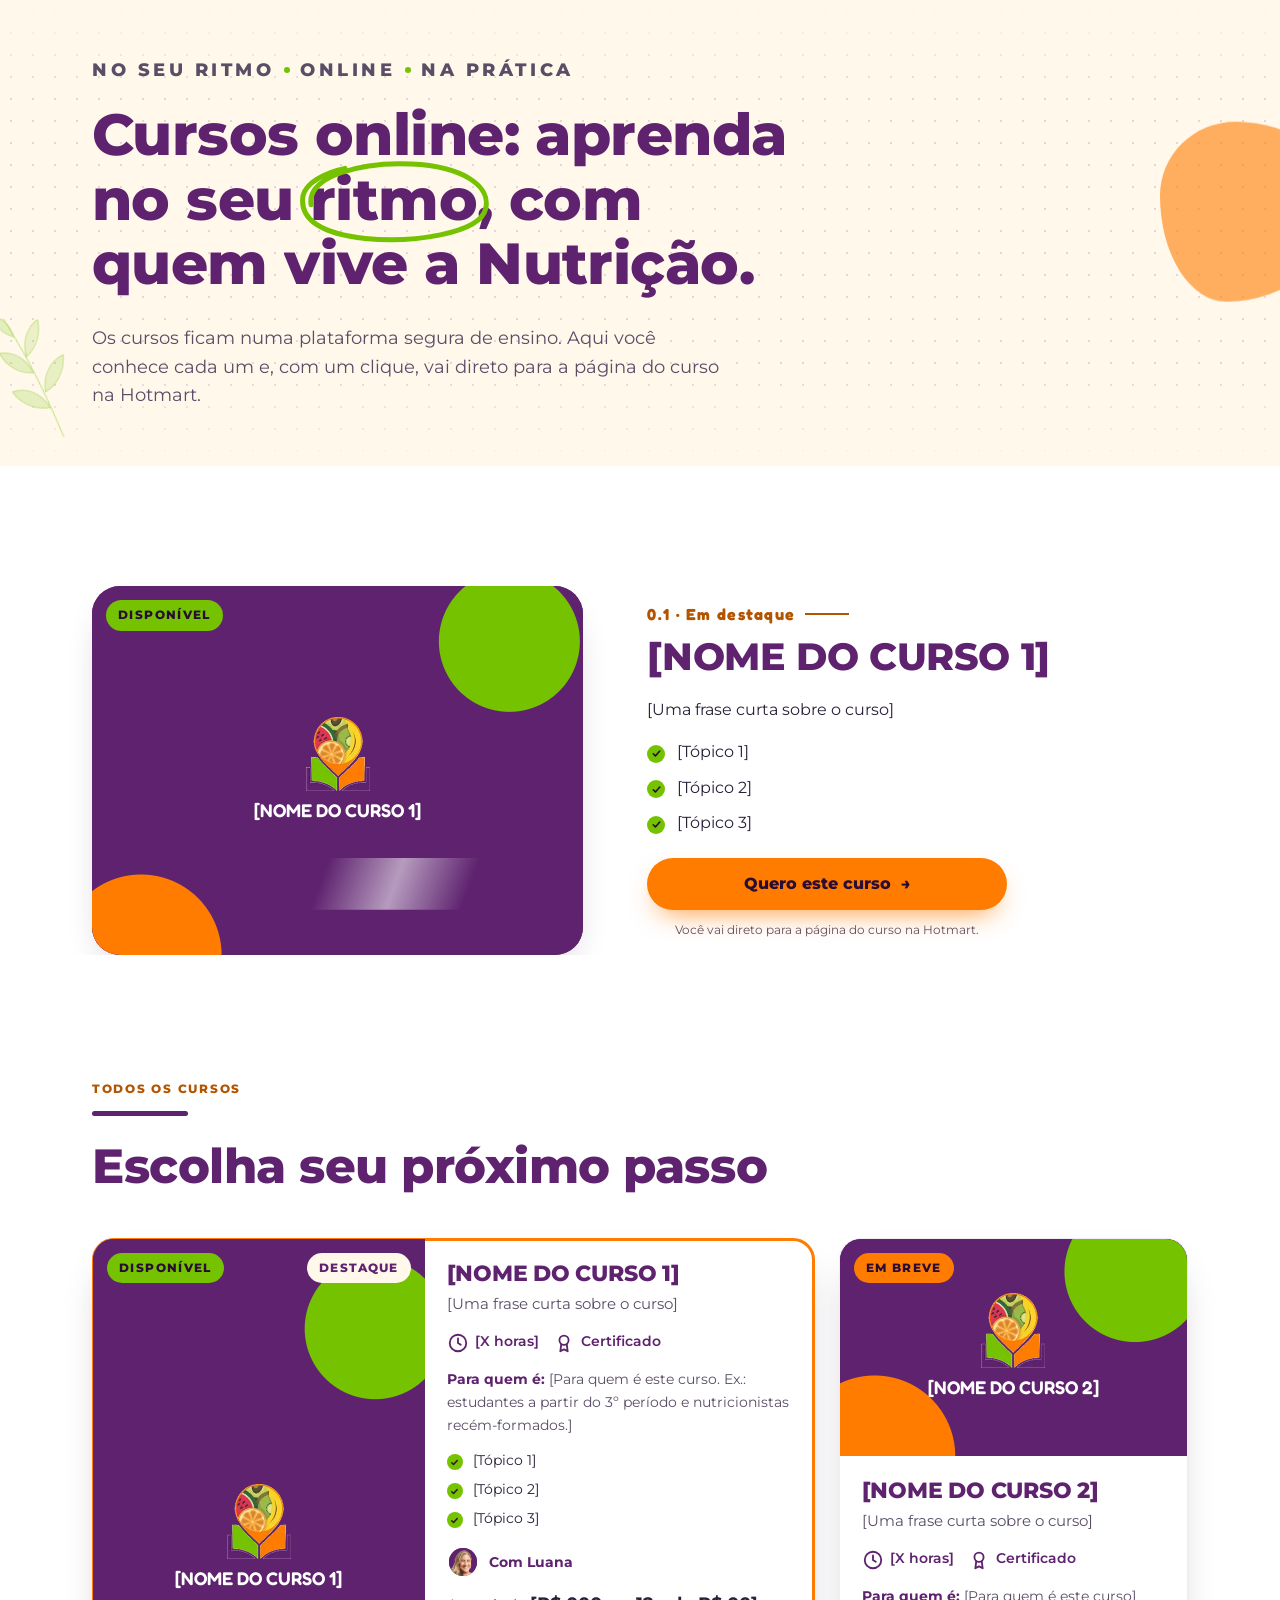
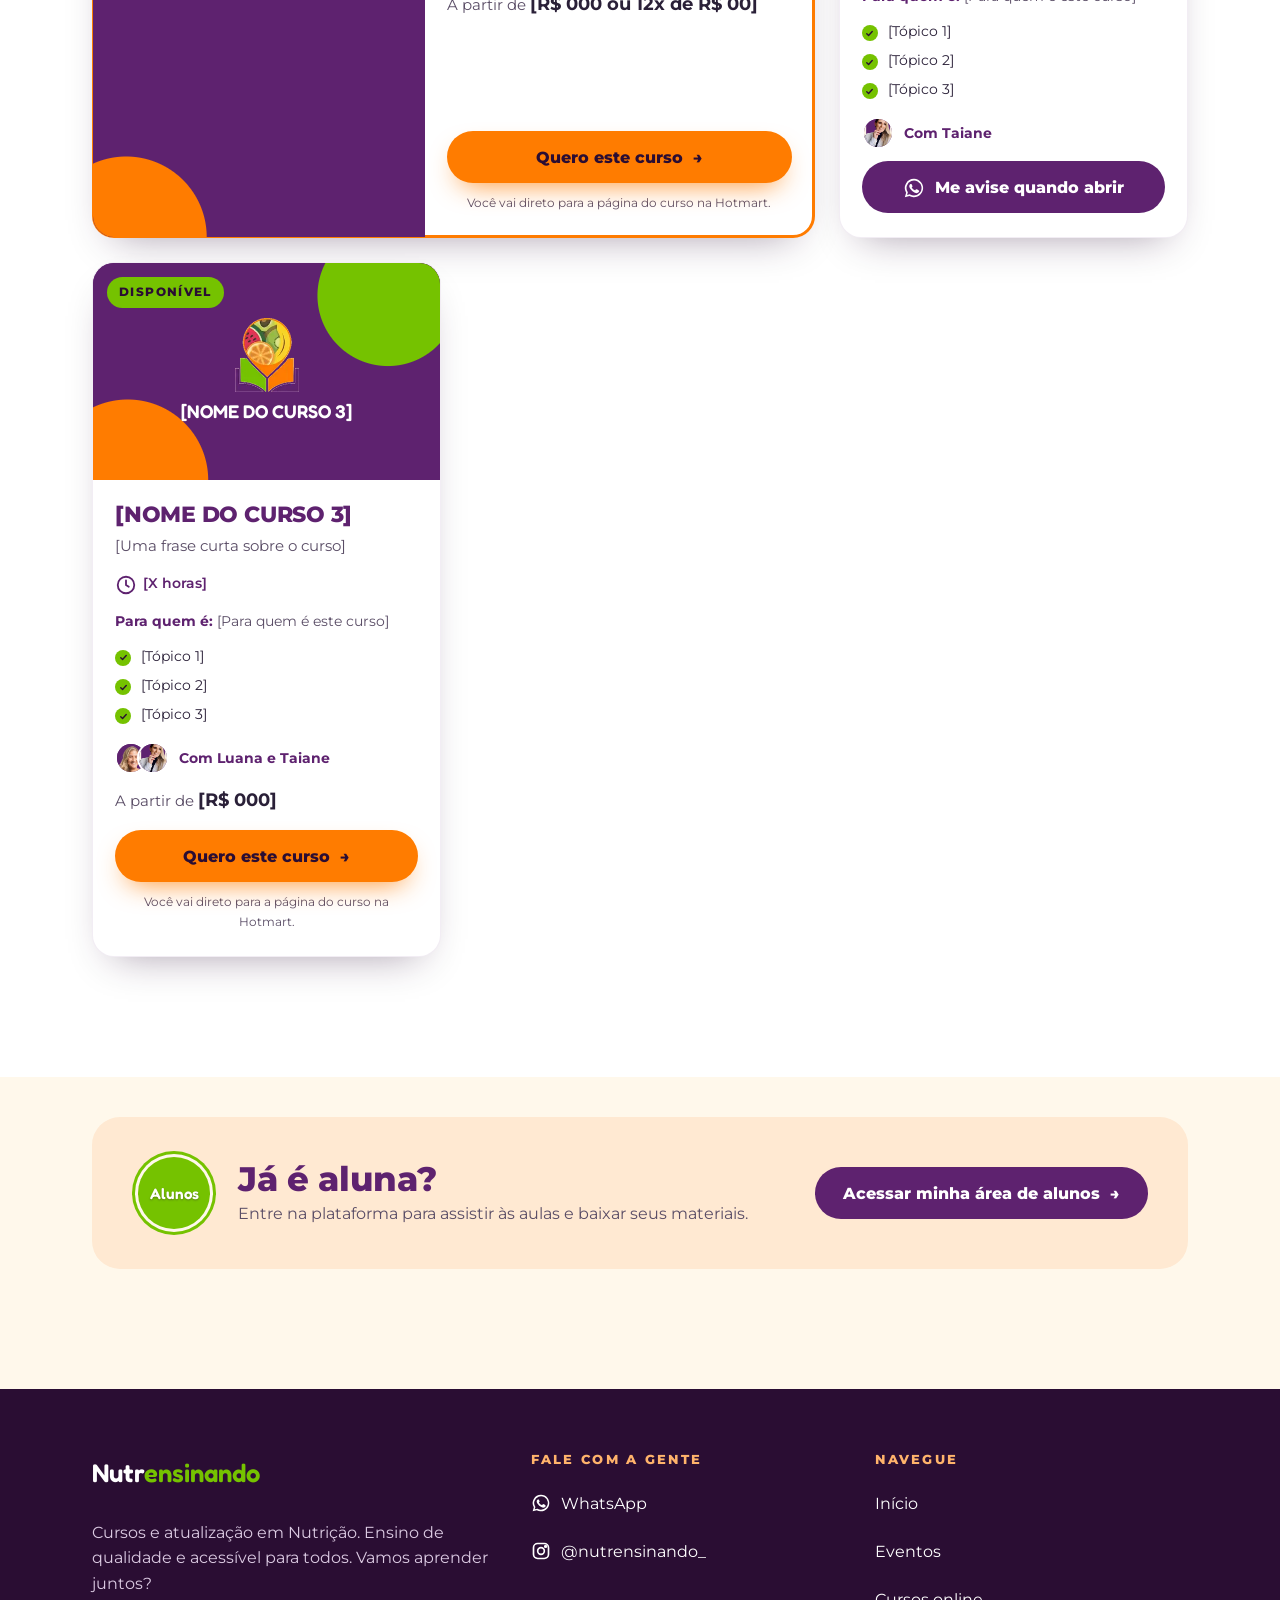
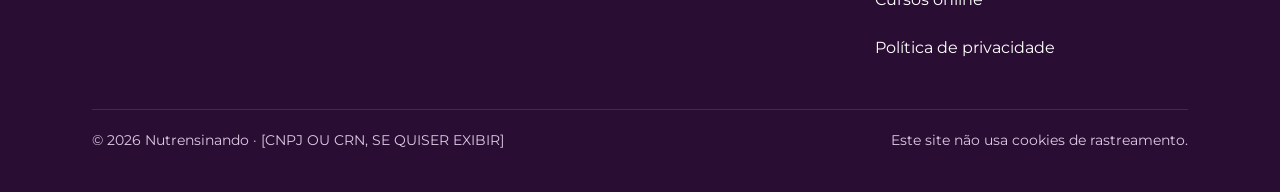
==== cursos.html @ e3777db1 "Corrige vírgula na lista de cursos Co-Authored-By: Claude Opus 5.5 <noreply@anthropic.com>" ====
<!doctype html>
<html lang="pt-BR" class="modo-sites">
<head>
  <meta charset="utf-8">
  <meta name="viewport" content="width=device-width, initial-scale=1, viewport-fit=cover">
  <title>Nutrensinando · Cursos e atualização em Nutrição</title>
  <meta name="description" content="Cursos e eventos de Nutrição com base científica e prática, para estudantes e nutricionistas. Com as nutricionistas Luana e Taiane. Vamos aprender juntos?">
  <meta name="theme-color" content="#5e226f">

  <link rel="preconnect" href="https://fonts.googleapis.com">
  <link rel="preconnect" href="https://fonts.gstatic.com" crossorigin>
  <link href="https://fonts.googleapis.com/css2?family=Fredoka:wght@500;600;700&family=Montserrat:wght@400;600;700;800&display=swap" rel="stylesheet">
  <style>/* =========================================================
   Nutrensinando — estilo do site
   Cores e fontes seguem o Manual da Marca:
   roxo #5e226f · laranja #ff7c00 · verde #75c200
   Montserrat (primária) · Fredoka no lugar da Typo Hoop (secundária)
   ========================================================= */

:root {
  /* Cores da marca */
  --roxo: #5e226f;
  --roxo-noite: #2a0d33;
  --roxo-claro: #efe4f3;
  --laranja: #ff7c00;
  --laranja-escuro: #b35400;   /* versão de texto: contraste AA no creme */
  --laranja-claro: #ffe9d2;
  --verde: #75c200;
  --verde-escuro: #477a00;     /* versão de texto: contraste AA no creme */
  --creme: #fff8eb;
  --branco: #ffffff;
  --tinta: #2a2038;            /* texto principal */
  --tinta-suave: #5a4d66;

  --fonte: "Montserrat", system-ui, -apple-system, "Segoe UI", sans-serif;
  --fonte-marca: "Fredoka", "Montserrat", system-ui, sans-serif;

  --raio: 22px;
  --sombra: 0 18px 40px -22px rgba(42, 13, 51, .45);
  --largura: 1160px;
  --topo: 124px; /* altura do menu fixo no celular */
}

@media (min-width: 900px) {
  :root { --topo: 76px; }
}

*, *::before, *::after { box-sizing: border-box; }

html {
  scroll-behavior: smooth;
  scroll-padding-top: calc(var(--topo) + 12px);
  -webkit-text-size-adjust: 100%;
}

body {
  margin: 0;
  font-family: var(--fonte);
  font-size: 1rem;
  line-height: 1.6;
  color: var(--tinta);
  background: var(--creme);
  overflow-x: hidden;
}

img { max-width: 100%; display: block; height: auto; }
a { color: var(--roxo); }
button { font: inherit; }

h1, h2, h3 {
  font-family: var(--fonte);
  font-weight: 800;
  line-height: 1.12;
  color: var(--roxo);
  margin: 0 0 .5em;
  letter-spacing: -.01em;
}
h1 { font-size: clamp(2.1rem, 7.6vw, 4.2rem); }
h2 { font-size: clamp(1.7rem, 5.4vw, 3rem); }
h3 { font-size: clamp(1.15rem, 3.4vw, 1.4rem); }
p { margin: 0 0 1em; }

.marca { font-family: var(--fonte-marca); font-weight: 600; }
.marca .nutr { color: var(--roxo); }
.marca .ensinando { color: var(--verde-escuro); }

/* Foco visível em laranja */
:focus-visible {
  outline: 3px solid var(--laranja);
  outline-offset: 3px;
  border-radius: 8px;
}

.pular {
  position: absolute; left: 12px; top: -60px; z-index: 100;
  background: var(--roxo); color: #fff; padding: 12px 18px; border-radius: 10px;
}
.pular:focus { top: 12px; }

.sr-only {
  position: absolute; width: 1px; height: 1px; padding: 0; margin: -1px;
  overflow: hidden; clip: rect(0 0 0 0); white-space: nowrap; border: 0;
}

.recipiente {
  width: 100%;
  max-width: var(--largura);
  margin: 0 auto;
  padding: 0 16px;
}
@media (min-width: 700px) { .recipiente { padding: 0 32px; } }

/* =========================================================
   Barra de progresso e menu do topo
   ========================================================= */
.progresso {
  position: fixed; inset: 0 0 auto 0; height: 4px; z-index: 60;
  background: linear-gradient(90deg, var(--roxo), var(--laranja), var(--verde));
  transform-origin: 0 50%;
  transform: scaleX(0);
}

.topo {
  position: fixed; inset: 0 0 auto 0; z-index: 50;
  transition: background .3s, box-shadow .3s, backdrop-filter .3s;
}
.topo.rolou {
  background: rgba(255, 248, 235, .82);
  -webkit-backdrop-filter: blur(14px) saturate(1.4);
  backdrop-filter: blur(14px) saturate(1.4);
  box-shadow: 0 6px 24px -18px rgba(42, 13, 51, .6);
}
.topo__linha {
  display: flex; align-items: center; justify-content: space-between;
  flex-wrap: wrap; gap: 6px 16px;
  padding-top: 10px; padding-bottom: 8px;
}
.logo {
  display: inline-flex; align-items: center; gap: 8px;
  text-decoration: none; min-height: 44px;
}
.logo img { width: 34px; height: auto; }
.logo .marca { font-size: 1.35rem; line-height: 1; }
.logo small {
  display: block; font-family: var(--fonte); font-size: .52rem; font-weight: 700;
  letter-spacing: .08em; color: var(--laranja-escuro); margin-top: 2px;
}

.abas {
  order: 3; width: 100%;
  display: flex; gap: 4px;
  background: rgba(94, 34, 111, .08);
  padding: 4px; border-radius: 999px;
}
.aba {
  flex: 1;
  min-height: 44px; padding: 8px 14px;
  border: 0; border-radius: 999px; cursor: pointer;
  background: transparent; color: var(--roxo);
  font-weight: 700; font-size: .95rem;
  transition: background .25s, color .25s;
}
.aba:hover { background: rgba(94, 34, 111, .1); }
.aba[aria-selected="true"] { background: var(--roxo); color: #fff; }

.topo .topo__cta { display: none; }

@media (min-width: 900px) {
  .abas { order: 0; width: auto; }
  .aba { flex: none; padding: 8px 20px; }
  .topo .topo__cta { display: inline-flex; }
}

/* =========================================================
   Botões
   ========================================================= */
.botao {
  position: relative; overflow: hidden; isolation: isolate;
  display: inline-flex; align-items: center; justify-content: center; gap: 10px;
  min-height: 52px; padding: 14px 28px;
  border: 0; border-radius: 999px; cursor: pointer;
  font-weight: 800; font-size: 1rem; text-decoration: none; text-align: center;
  line-height: 1.2;
  transition: transform .2s, box-shadow .2s, background .2s;
}
.botao:hover { transform: translateY(-2px); }
.botao:active { transform: translateY(0); }

/* Principal: laranja com texto roxo-noite (contraste AA) */
.botao--principal {
  background: var(--laranja); color: var(--roxo-noite);
  box-shadow: 0 12px 28px -12px rgba(255, 124, 0, .9);
}
.botao--principal:hover { background: #ff8f24; }

/* Brilho suave que passa */
.botao--principal::after {
  content: ""; position: absolute; inset: 0; z-index: -1;
  background: linear-gradient(110deg, transparent 30%, rgba(255, 255, 255, .55) 50%, transparent 70%);
  transform: translateX(-120%);
  animation: brilho 4.2s ease-in-out infinite;
}
@keyframes brilho {
  0%, 55% { transform: translateX(-120%); }
  80%, 100% { transform: translateX(120%); }
}

/* Halo pulsando */
.botao--halo::before {
  content: ""; position: absolute; inset: 0; z-index: -2; border-radius: inherit;
  box-shadow: 0 0 0 0 rgba(255, 124, 0, .55);
  animation: halo 2.6s ease-out infinite;
}
.botao--halo { overflow: visible; }
.botao--halo::after { border-radius: 999px; overflow: hidden; clip-path: inset(0 round 999px); }
@keyframes halo {
  0% { box-shadow: 0 0 0 0 rgba(255, 124, 0, .5); }
  70%, 100% { box-shadow: 0 0 0 16px rgba(255, 124, 0, 0); }
}

.botao--contorno {
  background: transparent; color: var(--roxo);
  box-shadow: inset 0 0 0 2px var(--roxo);
}
.botao--contorno:hover { background: var(--roxo); color: #fff; }
.botao--roxo { background: var(--roxo); color: #fff; }
.botao--roxo:hover { background: #4a1958; }
.botao--claro { background: var(--creme); color: var(--roxo); }
.botao--pequeno { min-height: 44px; padding: 10px 20px; font-size: .92rem; }
.botao[disabled], .botao[aria-disabled="true"] { opacity: .55; cursor: not-allowed; transform: none; }

.botao .seta { transition: transform .2s; }
.botao:hover .seta { transform: translateX(4px); }

.acoes { display: flex; flex-wrap: wrap; gap: 12px; align-items: center; }
.acao-secao { margin-top: 40px; display: flex; justify-content: center; }

/* Botão flutuante no celular */
.cta-flutuante {
  position: fixed; left: 16px; right: 16px; bottom: 14px; z-index: 40;
  transform: translateY(140%); transition: transform .35s ease;
}
.cta-flutuante.visivel { transform: translateY(0); }
.cta-flutuante .botao { width: 100%; }
@media (min-width: 900px) { .cta-flutuante { display: none; } }

/* =========================================================
   Seções e fundos
   ========================================================= */
[hidden] { display: none !important; }

.secao {
  position: relative;
  padding: 80px 0;
  overflow: hidden;
}
@media (min-width: 900px) { .secao { padding: 120px 0; } }

.fundo-creme { background: var(--creme); }
.fundo-branco { background: var(--branco); }
.fundo-laranja { background: var(--laranja-claro); }
.fundo-noite { background: var(--roxo-noite); color: #f3e9f6; }
.fundo-noite h2, .fundo-noite h3 { color: #fff; }
.fundo-noite a:not(.botao) { color: #ffc58f; }

/* Pontilhado roxo bem suave */
.pontilhado::before {
  content: ""; position: absolute; inset: 0; pointer-events: none;
  background-image: radial-gradient(rgba(94, 34, 111, .16) 1.2px, transparent 1.3px);
  background-size: 22px 22px;
  -webkit-mask-image: linear-gradient(180deg, transparent, #000 20%, #000 80%, transparent);
  mask-image: linear-gradient(180deg, transparent, #000 20%, #000 80%, transparent);
}
.fundo-noite.pontilhado::before {
  background-image: radial-gradient(rgba(183, 155, 224, .18) 1.2px, transparent 1.3px);
}

.secao > .recipiente { position: relative; z-index: 2; }

/* Selo / rótulo pequeno */
.selo {
  display: inline-flex; flex-wrap: wrap; align-items: center; gap: 4px 10px;
  font-size: .74rem; font-weight: 800; letter-spacing: .2em; text-transform: uppercase;
  color: var(--laranja-escuro);
  margin-bottom: 18px;
}
@media (max-width: 699px) { .selo { letter-spacing: .12em; font-size: .7rem; } }
.selo .ponto { width: 6px; height: 6px; border-radius: 50%; background: var(--verde); }
.fundo-noite .selo { color: #ffb36b; }

.rotulo {
  display: inline-block;
  font-size: .78rem; font-weight: 800; letter-spacing: .14em; text-transform: uppercase;
  color: var(--laranja-escuro);
  margin-bottom: 12px;
}
.fundo-noite .rotulo { color: #ffb36b; }

.cabeca { max-width: 760px; margin-bottom: 44px; }
.cabeca--centro { margin-left: auto; margin-right: auto; text-align: center; }
.cabeca p { font-size: 1.08rem; color: var(--tinta-suave); }
.fundo-noite .cabeca p { color: #dccbe3; }

/* Divisor roxo que cresce */
.divisor {
  display: block; width: 96px; height: 5px; border-radius: 5px;
  background: var(--roxo); margin: 0 0 24px;
  transform-origin: 0 50%;
}
.cabeca--centro .divisor { margin-left: auto; margin-right: auto; transform-origin: 50% 50%; }
.fundo-noite .divisor { background: var(--verde); }

/* Folhas e manchas decorativas */
.deco { position: absolute; pointer-events: none; z-index: 1; will-change: transform; }
.mancha { border-radius: 42% 58% 63% 37% / 41% 44% 56% 59%; filter: blur(0); opacity: .9; }
.mancha--verde { background: var(--verde); }
.mancha--laranja { background: var(--laranja); }
.mancha--roxa { background: #b79be0; opacity: .35; }
.folha { color: var(--verde); opacity: .55; }
.folha svg { width: 100%; height: auto; aspect-ratio: 200 / 260; }
@media (max-width: 699px) {
  .abertura .mancha--verde { width: 150px !important; height: 150px !important; right: -95px !important; top: 150px !important; }
}

/* =========================================================
   Efeitos que surgem com a rolagem
   ========================================================= */
.js [data-surgir] {
  opacity: 0; transform: translateY(28px);
  transition: opacity .8s ease, transform .8s cubic-bezier(.2, .7, .2, 1);
}
.js [data-surgir].visivel { opacity: 1; transform: none; }

/* Palavras subindo uma a uma */
.js [data-palavras] .pal {
  display: inline-block; overflow: hidden; vertical-align: top;
  padding-bottom: .08em; margin-bottom: -.08em;
}
.js [data-palavras] .pal > span {
  display: inline-block; transform: translateY(105%);
  transition: transform .8s cubic-bezier(.2, .75, .2, 1);
  transition-delay: calc(var(--i) * 70ms);
}
.js [data-palavras].visivel .pal > span { transform: none; }

/* Divisor */
.js .divisor { transform: scaleX(0); transition: transform 1s cubic-bezier(.2, .7, .2, 1) .2s; }
.js .divisor.visivel { transform: scaleX(1); }

/* Cartões em sequência */
.js [data-sequencia] > * {
  opacity: 0; transform: translateY(36px);
  transition: opacity .7s ease, transform .7s cubic-bezier(.2, .7, .2, 1);
  transition-delay: calc(var(--i, 0) * 120ms);
}
.js [data-sequencia].visivel > * { opacity: 1; transform: none; }

/* Círculo verde à mão */
.destaque-circulo {
  position: relative; display: inline-block; white-space: nowrap;
  color: var(--roxo);
}
.destaque-circulo svg {
  position: absolute; left: -10%; top: -18%; width: 120%; height: 140%;
  overflow: visible; pointer-events: none;
}
.destaque-circulo path {
  fill: none; stroke: var(--verde); stroke-width: 5; stroke-linecap: round;
  vector-effect: non-scaling-stroke;
  stroke-dasharray: 1; stroke-dashoffset: 0;
}
.js .destaque-circulo path { stroke-dashoffset: 1; transition: stroke-dashoffset 1.3s cubic-bezier(.6, .1, .2, 1) .7s; }
.js .visivel .destaque-circulo path, .js .destaque-circulo.visivel path { stroke-dashoffset: 0; }

/* Texto que acende */
.acende { font-size: clamp(1.45rem, 4.6vw, 2.6rem); line-height: 1.32; font-weight: 700; color: #fff; }
.js .acende .p { opacity: .18; transition: opacity .25s linear, color .25s linear; }
.js .acende .p.acesa { opacity: 1; }
.acende strong { color: #ffb36b; font-weight: 800; }
.acende .verde { color: #a6e04c; }

/* =========================================================
   Abertura (hero)
   ========================================================= */
.abertura {
  padding: calc(var(--topo) + 40px) 0 72px;
  min-height: 100svh;
  display: flex; align-items: center;
}
.abertura__grade {
  display: grid; gap: 44px; align-items: center;
}
@media (min-width: 900px) {
  .abertura { padding-top: calc(var(--topo) + 60px); }
  .abertura__grade { grid-template-columns: 1.15fr .85fr; }
}
.abertura h1 { margin-bottom: 20px; }
.abertura__sub { font-size: clamp(1.05rem, 2.6vw, 1.25rem); color: var(--tinta-suave); max-width: 34em; margin-bottom: 30px; }
.abertura .botao--principal { font-size: 1.08rem; min-height: 58px; padding: 16px 32px; }

.abertura__fotos {
  position: relative; width: min(100%, 440px); margin: 0 auto;
  aspect-ratio: 1 / 1.02;
}
.abertura__fotos figure {
  position: absolute; margin: 0; overflow: hidden;
  border-radius: 200px 200px 28px 28px;
  box-shadow: var(--sombra);
  border: 5px solid var(--branco);
}
.abertura__fotos figure img { width: 100%; height: 100%; object-fit: cover; }
.abertura__fotos .f1 { left: 0; top: 4%; width: 54%; aspect-ratio: 4 / 5; background: var(--roxo); }
.abertura__fotos .f2 { right: 0; top: 22%; width: 54%; aspect-ratio: 4 / 5; background: var(--roxo); }
.abertura__fotos .simbolo {
  position: absolute; left: 50%; bottom: 0; transform: translateX(-50%);
  width: 92px; height: 92px; border-radius: 50%;
  background: var(--branco); display: grid; place-items: center;
  box-shadow: var(--sombra); z-index: 3;
}
.abertura__fotos .simbolo img { width: 58px; }
.abertura__fotos .etiqueta {
  position: absolute; z-index: 3; background: var(--branco);
  padding: 8px 14px; border-radius: 999px; font-size: .8rem; font-weight: 700;
  color: var(--roxo); box-shadow: var(--sombra);
}
.etiqueta--1 { left: -2%; bottom: 18%; }
.etiqueta--2 { right: -2%; top: 8%; }
.etiqueta i { font-style: normal; color: var(--verde-escuro); }

.rolar-dica {
  margin-top: 36px; display: inline-flex; align-items: center; gap: 10px;
  font-size: .72rem; letter-spacing: .2em; font-weight: 700; color: var(--tinta-suave); text-transform: uppercase;
}
.rolar-dica span {
  width: 22px; height: 34px; border: 2px solid currentColor; border-radius: 12px; position: relative;
}
.rolar-dica span::after {
  content: ""; position: absolute; left: 50%; top: 6px; width: 4px; height: 7px; margin-left: -2px;
  border-radius: 2px; background: var(--laranja); animation: rolar 1.8s ease-in-out infinite;
}
@keyframes rolar { 0% { transform: translateY(0); opacity: 1; } 80%, 100% { transform: translateY(12px); opacity: 0; } }

/* =========================================================
   Faixas inclinadas correndo de lado
   ========================================================= */
.faixas {
  position: relative; height: 150px; overflow: hidden;
  background: var(--creme); z-index: 3;
  margin: -30px 0 -20px;
}
.faixa {
  position: absolute; left: -5%; width: 110%;
  padding: 14px 0; overflow: hidden;
  box-shadow: 0 10px 30px -16px rgba(42, 13, 51, .5);
}
.faixa--roxa { top: 34px; background: var(--roxo); color: #fff; transform: rotate(-3deg); z-index: 2; }
.faixa--verde { top: 50px; background: var(--verde); color: var(--roxo-noite); transform: rotate(2.6deg); }
.faixa__trilho {
  display: flex; width: max-content;
  animation: correr 34s linear infinite;
}
.faixa--verde .faixa__trilho { animation-direction: reverse; animation-duration: 40s; }
.faixa__trilho span {
  display: inline-flex; align-items: center; gap: 22px; padding-right: 22px;
  font-family: var(--fonte-marca); font-weight: 600; font-size: 1.15rem; white-space: nowrap;
  text-transform: uppercase; letter-spacing: .06em;
}
.faixa__trilho span::after { content: "✦"; color: var(--laranja); font-size: .9em; }
.faixa--verde .faixa__trilho span::after { color: var(--roxo); }
@keyframes correr { to { transform: translateX(-50%); } }

/* =========================================================
   Cartões numerados com número vazado
   ========================================================= */
.numerados {
  display: grid; gap: 20px;
}
@media (min-width: 760px) { .numerados { grid-template-columns: repeat(3, 1fr); } }
.cartao-num {
  position: relative; background: var(--branco);
  border-radius: var(--raio); padding: 28px 24px 26px;
  box-shadow: var(--sombra);
  border: 1px solid rgba(94, 34, 111, .08);
  transition: transform .3s, box-shadow .3s;
}
.cartao-num:hover { transform: translateY(-6px); }
.fundo-branco .cartao-num { background: var(--creme); }
.cartao-num__numero {
  display: block; font-family: var(--fonte-marca); font-weight: 700;
  font-size: 4.6rem; line-height: 1; margin-bottom: 14px;
  color: transparent; -webkit-text-stroke: 2px var(--laranja);
}
.cartao-num:nth-child(2) .cartao-num__numero { -webkit-text-stroke-color: var(--roxo); }
.cartao-num:nth-child(3) .cartao-num__numero { -webkit-text-stroke-color: var(--verde); }
.cartao-num h3 { margin-bottom: 10px; }
.cartao-num p { color: var(--tinta-suave); margin: 0; }
.cartao-num .rotulo { font-size: .7rem; }

/* =========================================================
   Antes × depois
   ========================================================= */
.comparar { display: grid; gap: 18px; }
@media (min-width: 820px) { .comparar { grid-template-columns: 1fr auto 1fr; align-items: stretch; } }
.comparar__col {
  border-radius: var(--raio); padding: 28px 24px;
}
.comparar__col h3 { font-size: .85rem; letter-spacing: .2em; text-transform: uppercase; margin-bottom: 18px; }
.comparar__col ul { list-style: none; margin: 0; padding: 0; display: grid; gap: 16px; }
.comparar__col li { display: grid; grid-template-columns: 26px 1fr; gap: 10px; }
.comparar__col li strong { display: block; }
.comparar__col li small { display: block; font-size: .9rem; opacity: .85; line-height: 1.45; }
.comparar__sem { background: rgba(255, 255, 255, .06); border: 1px dashed rgba(255, 255, 255, .25); }
.comparar__sem h3 { color: #dccbe3; }
.comparar__sem .ic { color: #c9a9d4; }
.comparar__com { background: var(--creme); color: var(--tinta); }
.comparar__com h3 { color: var(--verde-escuro); }
.comparar__com .ic { color: var(--verde-escuro); }
.comparar__vs {
  align-self: center; justify-self: center;
  font-family: var(--fonte-marca); font-weight: 700; font-size: 1.4rem;
  width: 64px; height: 64px; border-radius: 50%; display: grid; place-items: center;
  background: var(--laranja); color: var(--roxo-noite);
}
.ic { width: 22px; height: 22px; margin-top: 2px; }

/* Frase de efeito em letras grandes */
.frase-efeito {
  font-size: clamp(1.9rem, 6.4vw, 4.4rem); line-height: 1.1; font-weight: 800;
  color: var(--roxo); max-width: 18ch; margin: 0 auto; text-align: center;
}
.frase-efeito em { font-style: normal; color: var(--laranja-escuro); }

/* =========================================================
   Blocos alternados de imagem e texto
   ========================================================= */
.alternado {
  display: grid; gap: 28px; align-items: center;
  margin-bottom: 72px;
}
.alternado:last-child { margin-bottom: 0; }
@media (min-width: 860px) {
  .alternado { grid-template-columns: 1fr 1.1fr; gap: 64px; margin-bottom: 110px; }
  .alternado:nth-of-type(even) .alternado__img { order: 2; }
}
.alternado__img {
  position: relative; border-radius: 28px; overflow: hidden;
  aspect-ratio: 4 / 5; max-width: 460px; width: 100%;
  background: var(--roxo); box-shadow: var(--sombra);
}
@media (min-width: 860px) { .alternado:nth-of-type(even) .alternado__img { justify-self: end; } }
.alternado__img img { width: 100%; height: 100%; object-fit: cover; }
.alternado__img::after {
  content: ""; position: absolute; inset: auto -30px -30px auto; width: 120px; height: 120px;
  border-radius: 50%; background: var(--verde); opacity: .85; z-index: -1;
}
.num-pequeno {
  font-family: var(--fonte-marca); font-weight: 700; color: var(--laranja-escuro);
  font-size: 1rem; letter-spacing: .08em; display: inline-flex; gap: 10px; align-items: center; margin-bottom: 8px;
}
.num-pequeno::after { content: ""; width: 44px; height: 2px; background: currentColor; }
.alternado h3 { font-size: clamp(1.6rem, 4.6vw, 2.4rem); }
.lista-check { list-style: none; padding: 0; margin: 0 0 22px; display: grid; gap: 10px; }
.lista-check li { position: relative; padding-left: 30px; }
.lista-check li::before {
  content: ""; position: absolute; left: 0; top: .35em; width: 18px; height: 18px; border-radius: 50%;
  background: var(--verde) url("data:image/svg+xml,%3Csvg xmlns='http://www.w3.org/2000/svg' viewBox='0 0 24 24'%3E%3Cpath d='M6 12.5l4 4 8-9' fill='none' stroke='%232a0d33' stroke-width='3' stroke-linecap='round' stroke-linejoin='round'/%3E%3C/svg%3E") center / 13px no-repeat;
}
.citacao {
  border-left: 4px solid var(--verde); padding: 4px 0 4px 16px; margin: 0 0 24px;
  font-style: italic; color: var(--tinta-suave);
}

/* =========================================================
   O que oferecemos
   ========================================================= */
.ofertas { display: grid; gap: 20px; }
@media (min-width: 760px) { .ofertas { grid-template-columns: 1fr 1fr; } }
.oferta {
  position: relative; overflow: hidden; isolation: isolate;
  border-radius: 28px; padding: 32px 26px; min-height: 280px;
  display: flex; flex-direction: column; justify-content: flex-end;
  color: #fff;
}
.oferta--eventos { background: var(--roxo); }
.oferta--cursos { background: var(--roxo-noite); }
.oferta h3 { color: #fff; font-size: 1.8rem; }
.oferta p { color: #ecdff1; }
.oferta .mancha { position: absolute; z-index: -1; width: 220px; height: 220px; right: -60px; top: -70px; }
.oferta__icone {
  position: absolute; top: 24px; left: 24px; width: 64px; height: 64px; border-radius: 50%;
  background: var(--creme); display: grid; place-items: center; color: var(--roxo);
}
.oferta__icone svg { width: 30px; height: 30px; }

/* =========================================================
   Aba Eventos
   ========================================================= */
.cabeca-aba { padding: calc(var(--topo) + 48px) 0 56px; }
.cabeca-aba h1 { font-size: clamp(2rem, 6.4vw, 3.6rem); max-width: 18ch; }
.cabeca-aba p { font-size: 1.1rem; color: var(--tinta-suave); max-width: 36em; }

.eventos { display: grid; gap: 22px; }
@media (min-width: 820px) { .eventos { grid-template-columns: repeat(2, 1fr); } }
.evento {
  display: grid; grid-template-columns: 82px 1fr; gap: 18px;
  background: var(--branco); border-radius: var(--raio); padding: 22px;
  box-shadow: var(--sombra); border: 1px solid rgba(94, 34, 111, .08);
}
.evento__data {
  border-radius: 18px; background: var(--roxo); color: #fff; text-align: center;
  padding: 12px 6px; align-self: start;
  font-family: var(--fonte-marca); line-height: 1.05;
}
.evento__data b { display: block; font-size: 1.9rem; }
.evento__data span { font-size: .8rem; text-transform: uppercase; letter-spacing: .1em; }
.evento h3 { margin-bottom: 6px; }
.evento__meta { display: flex; flex-wrap: wrap; gap: 6px 14px; font-size: .88rem; color: var(--tinta-suave); margin-bottom: 10px; }
.evento__meta span { display: inline-flex; align-items: center; gap: 6px; }
.evento p { font-size: .96rem; color: var(--tinta-suave); }
.evento .botao { margin-top: 4px; }

.inscricao { display: grid; gap: 36px; }
@media (min-width: 900px) { .inscricao { grid-template-columns: .9fr 1.1fr; gap: 64px; align-items: start; } }

.formulario {
  background: var(--branco); color: var(--tinta);
  border-radius: 28px; padding: 26px 20px; box-shadow: var(--sombra);
}
@media (min-width: 600px) { .formulario { padding: 36px; } }
.campo { display: grid; gap: 6px; margin-bottom: 18px; }
.campo label, .campo legend { font-weight: 700; font-size: .95rem; color: var(--roxo); }
.campo input, .campo select, .campo textarea {
  width: 100%; min-height: 50px; padding: 12px 14px;
  font: inherit; color: var(--tinta);
  border: 2px solid #d9cce0; border-radius: 14px; background: #fffdf9;
  transition: border-color .2s;
}
.campo textarea { min-height: 96px; resize: vertical; }
.campo input:focus, .campo select:focus, .campo textarea:focus { border-color: var(--roxo); }
.campo .ajuda { font-size: .82rem; color: var(--tinta-suave); }
fieldset.campo { border: 0; padding: 0; margin: 0 0 18px; }
.opcoes { display: flex; flex-wrap: wrap; gap: 8px; }
.opcao input { position: absolute; opacity: 0; }
.opcao span {
  display: inline-flex; align-items: center; min-height: 44px; padding: 8px 16px;
  border-radius: 999px; border: 2px solid #d9cce0; cursor: pointer; font-weight: 600; font-size: .92rem;
}
.opcao input:checked + span { background: var(--roxo); color: #fff; border-color: var(--roxo); }
.opcao input:focus-visible + span { outline: 3px solid var(--laranja); outline-offset: 3px; }
.aceite { display: grid; grid-template-columns: 26px 1fr; gap: 10px; font-size: .88rem; margin-bottom: 20px; }
.aceite input { width: 22px; height: 22px; margin: 2px 0 0; accent-color: var(--roxo); }
.formulario .botao { width: 100%; }
.mensagem-form { margin-top: 14px; font-weight: 600; min-height: 1.5em; }
.mensagem-form.ok { color: var(--verde-escuro); }
.mensagem-form.erro { color: #b3261e; }

.horarios {
  display: grid; grid-template-columns: 72px 1fr; gap: 18px; align-items: start;
  background: rgba(255, 255, 255, .08); border-radius: var(--raio); padding: 22px; margin-top: 28px;
}
.horarios ul { list-style: none; padding: 0; margin: 0; display: grid; gap: 6px; }

/* Ícones no estilo dos destaques do Instagram */
.destaque-ig {
  width: 72px; height: 72px; border-radius: 50%;
  display: grid; place-items: center; text-align: center;
  font-family: var(--fonte-marca); font-weight: 600; font-size: .95rem; line-height: 1;
  box-shadow: 0 0 0 3px var(--creme), 0 0 0 6px currentColor;
  margin: 6px;
}
.destaque-ig--verde { background: var(--verde); color: var(--verde); }
.destaque-ig--verde span { color: #fff; text-shadow: 0 1px 2px rgba(42, 13, 51, .35); }
.destaque-ig--roxo { background: var(--roxo); color: var(--roxo); }
.destaque-ig--roxo span, .destaque-ig--roxo svg { color: #fff; }
.destaque-ig svg { width: 34px; height: 34px; }
.fundo-noite .destaque-ig { box-shadow: 0 0 0 3px var(--roxo-noite), 0 0 0 6px currentColor; }

/* =========================================================
   Aba Cursos
   ========================================================= */
.filtros { display: flex; flex-wrap: wrap; gap: 18px 28px; margin-bottom: 32px; }
.filtros fieldset { border: 0; padding: 0; margin: 0; }
.filtros legend { font-size: .78rem; font-weight: 800; letter-spacing: .14em; text-transform: uppercase; color: var(--laranja-escuro); margin-bottom: 8px; }

.grade-cursos { display: grid; gap: 24px; }
@media (min-width: 640px) { .grade-cursos { grid-template-columns: repeat(2, 1fr); } }
@media (min-width: 1000px) { .grade-cursos { grid-template-columns: repeat(3, 1fr); } }

.curso {
  position: relative; display: flex; flex-direction: column; cursor: pointer;
  background: var(--branco); border-radius: var(--raio); overflow: hidden;
  box-shadow: var(--sombra); border: 1px solid rgba(94, 34, 111, .08);
  transition: transform .3s, box-shadow .3s;
}
.curso:hover { transform: translateY(-6px); box-shadow: 0 26px 50px -24px rgba(42, 13, 51, .55); }
.curso--destaque { outline: 3px solid var(--laranja); outline-offset: -3px; }
@media (min-width: 1000px) { .curso--destaque { grid-column: span 2; flex-direction: row; } .curso--destaque .curso__capa { width: 46%; aspect-ratio: auto; } }

.curso__capa {
  position: relative; aspect-ratio: 16 / 10; background: var(--roxo); overflow: hidden;
}
.curso__capa img { width: 100%; height: 100%; object-fit: cover; }
.capa-padrao {
  position: absolute; inset: 0; display: grid; place-items: center; padding: 20px;
  background:
    radial-gradient(circle at 85% 15%, var(--verde) 0 70px, transparent 71px),
    radial-gradient(circle at 10% 100%, var(--laranja) 0 80px, transparent 81px),
    var(--roxo);
  color: #fff; text-align: center;
}
.curso__capa .capa-padrao img { width: 64px; height: auto; margin: 0 auto 8px; object-fit: contain; }
.capa-padrao span { font-family: var(--fonte-marca); font-weight: 600; font-size: 1.15rem; line-height: 1.2; }

.status {
  position: absolute; top: 14px; left: 14px; z-index: 2;
  font-size: .72rem; font-weight: 800; letter-spacing: .12em; text-transform: uppercase;
  padding: 6px 12px; border-radius: 999px;
}
.status--disponivel { background: var(--verde); color: var(--roxo-noite); }
.status--em_breve { background: var(--laranja); color: var(--roxo-noite); }
.status--esgotado { background: #ece6ef; color: #4a3d55; }
.selo-destaque {
  position: absolute; top: 14px; right: 14px; z-index: 2;
  background: var(--creme); color: var(--roxo); font-weight: 800; font-size: .72rem;
  padding: 6px 12px; border-radius: 999px; letter-spacing: .1em; text-transform: uppercase;
}

.curso__corpo { padding: 22px 22px 24px; display: flex; flex-direction: column; flex: 1; }
.curso__corpo h3 { margin-bottom: 6px; }
.curso__sub { color: var(--tinta-suave); font-size: .95rem; margin-bottom: 14px; }
.curso__info { display: flex; flex-wrap: wrap; gap: 6px 14px; font-size: .85rem; font-weight: 600; color: var(--roxo); margin-bottom: 14px; }
.curso__info span { display: inline-flex; align-items: center; gap: 6px; }
.curso__preco { font-size: .92rem; color: var(--tinta-suave); margin-bottom: 16px; }
.curso__preco b { color: var(--tinta); font-size: 1.1rem; }
.curso__acoes { margin-top: auto; display: grid; gap: 10px; }
.curso__acoes .botao { width: 100%; }
.curso__para { font-size: .9rem; color: var(--tinta-suave); margin-bottom: 12px; }
.curso__para b { color: var(--roxo); }
.curso .lista-check { font-size: .9rem; gap: 6px; margin-bottom: 16px; }
.curso .lista-check li { padding-left: 26px; }
.curso .lista-check li::before { width: 16px; height: 16px; background-size: 11px; }
.curso__profs { display: flex; align-items: center; gap: 10px; font-size: .88rem; font-weight: 700; color: var(--roxo); margin-bottom: 12px; }
.curso__fotos { display: inline-flex; }
.curso__fotos img { width: 32px; height: 32px; border-radius: 50%; object-fit: cover; object-position: top; border: 2px solid var(--branco); background: var(--roxo); }
.curso__fotos img + img { margin-left: -10px; }
.curso__nota { display: block; text-align: center; font-size: .78rem; color: var(--tinta-suave); }
.curso__acoes--destaque { max-width: 360px; }

.aviso-vazio { text-align: center; padding: 32px; color: var(--tinta-suave); }

/* Destaque de curso em bloco alternado */
.curso-alternado .alternado__img { aspect-ratio: 4 / 3; max-width: 560px; }

/* Bloco "Já é aluna?" */
.ja-aluna {
  display: grid; gap: 22px; align-items: center; justify-items: start;
  background: var(--laranja-claro); border-radius: 28px; padding: 30px 24px;
}
@media (min-width: 760px) { .ja-aluna { grid-template-columns: auto 1fr auto; padding: 34px 40px; } }
.ja-aluna h2 { font-size: clamp(1.5rem, 4vw, 2.1rem); margin-bottom: 4px; }
.ja-aluna p { margin: 0; color: var(--tinta-suave); }

/* =========================================================
   Rodapé
   ========================================================= */
.rodape { background: var(--roxo-noite); color: #dccbe3; padding: 64px 0 110px; }
@media (min-width: 900px) { .rodape { padding-bottom: 40px; } }
.rodape__grade { display: grid; gap: 32px; }
@media (min-width: 800px) { .rodape__grade { grid-template-columns: 1.3fr 1fr 1fr; } }
.rodape .marca { font-size: 1.6rem; }
.rodape .marca .nutr { color: #fff; }
.rodape .marca .ensinando { color: var(--verde); }
.rodape h2 { font-size: .8rem; letter-spacing: .18em; text-transform: uppercase; color: #ffb36b; margin-bottom: 14px; }
.rodape ul { list-style: none; padding: 0; margin: 0; display: grid; gap: 4px; }
.rodape a { color: #fff; text-decoration: none; display: inline-flex; align-items: center; gap: 10px; min-height: 44px; }
.rodape a:hover { color: #ffb36b; }
.rodape a svg { width: 20px; height: 20px; flex: none; }
.rodape__base { border-top: 1px solid rgba(255, 255, 255, .12); margin-top: 40px; padding-top: 20px; display: flex; flex-wrap: wrap; gap: 8px 24px; justify-content: space-between; font-size: .85rem; }

/* =========================================================
   Cursor personalizado (só com mouse)
   ========================================================= */
.cursor {
  position: fixed; left: 0; top: 0; z-index: 90; pointer-events: none;
  width: 34px; height: 34px; margin: -17px 0 0 -17px; border-radius: 50%;
  border: 2px solid var(--laranja);
  transition: width .25s, height .25s, margin .25s, background .25s, opacity .25s;
  opacity: 0;
}
.cursor.ativo { opacity: 1; }
.cursor.sobre { width: 64px; height: 64px; margin: -32px 0 0 -32px; background: rgba(255, 124, 0, .14); }

/* Página simples (política de privacidade) */
.pagina-texto { padding: calc(var(--topo) + 40px) 0 80px; }
.pagina-texto .recipiente { max-width: 780px; }
.pagina-texto h2 { font-size: 1.4rem; margin-top: 1.6em; }

/* =========================================================
   Reduzir movimento: sem animações, tudo visível
   ========================================================= */
@media (prefers-reduced-motion: reduce) {
  html { scroll-behavior: auto; }
  *, *::before, *::after {
    animation: none !important;
    transition: none !important;
  }
  .js [data-surgir], .js [data-sequencia] > *, .js [data-palavras] .pal > span {
    opacity: 1 !important; transform: none !important;
  }
  .js .divisor { transform: none !important; }
  .js .destaque-circulo path { stroke-dashoffset: 0 !important; }
  .js .acende .p { opacity: 1 !important; }
  .faixa__trilho { transform: none !important; }
  .cursor { display: none; }
  .deco { transform: none !important; }
}

/* ---- Ajustes da versão Google Sites ---- */
.modo-sites { --topo: 0px; }
.modo-sites .topo, .modo-sites .progresso, .modo-sites .cta-flutuante, .modo-sites .pular { display: none !important; }
.modo-sites .abertura { min-height: auto; padding-top: 56px; }
.modo-sites .cabeca-aba { padding-top: 56px; }
.modo-sites .pagina-texto { padding-top: 40px; }
.modo-sites .rodape { padding-bottom: 40px; }
</style>
  <script>document.documentElement.classList.add('js');</script>
</head>
<body>

<!-- Desenhos reutilizáveis (folhas, ícones) -->
<svg width="0" height="0" style="position:absolute" aria-hidden="true">
  <defs>
    <symbol id="folhas" viewBox="0 0 200 260">
      <g fill="currentColor" stroke="currentColor" stroke-width="1.4" stroke-linecap="round">
        <path d="M100 258 C96 190 92 120 70 20" fill="none"/>
        <path d="M95 200 C70 196 48 178 40 150 C66 150 88 168 95 200Z" fill-opacity=".35"/>
        <path d="M97 170 C122 166 142 146 150 118 C124 120 102 140 97 170Z" fill-opacity=".3"/>
        <path d="M88 130 C64 124 46 104 42 76 C66 80 84 100 88 130Z" fill-opacity=".35"/>
        <path d="M86 98 C108 90 124 70 128 42 C104 48 88 70 86 98Z" fill-opacity=".28"/>
        <path d="M76 56 C60 46 52 28 54 8 C70 18 78 36 76 56Z" fill-opacity=".35"/>
      </g>
    </symbol>
    <symbol id="ic-relogio" viewBox="0 0 24 24"><g fill="none" stroke="currentColor" stroke-width="2" stroke-linecap="round"><circle cx="12" cy="12" r="9"/><path d="M12 7v5l3 2"/></g></symbol>
    <symbol id="ic-local" viewBox="0 0 24 24"><g fill="none" stroke="currentColor" stroke-width="2" stroke-linecap="round" stroke-linejoin="round"><path d="M12 21s-7-6.2-7-11.5A7 7 0 0 1 19 9.5C19 14.8 12 21 12 21z"/><circle cx="12" cy="9.5" r="2.5"/></g></symbol>
    <symbol id="ic-certificado" viewBox="0 0 24 24"><g fill="none" stroke="currentColor" stroke-width="2" stroke-linecap="round" stroke-linejoin="round"><circle cx="12" cy="9" r="5"/><path d="M9 13.5 8 21l4-2 4 2-1-7.5"/></g></symbol>
    <symbol id="ic-check" viewBox="0 0 24 24"><g fill="none" stroke="currentColor" stroke-width="2.4" stroke-linecap="round" stroke-linejoin="round"><circle cx="12" cy="12" r="10"/><path d="M7.5 12.5l3 3 6-6.5"/></g></symbol>
    <symbol id="ic-x" viewBox="0 0 24 24"><g fill="none" stroke="currentColor" stroke-width="2.2" stroke-linecap="round"><circle cx="12" cy="12" r="10"/><path d="M9 9l6 6M15 9l-6 6"/></g></symbol>
    <symbol id="ic-calendario" viewBox="0 0 24 24"><g fill="none" stroke="currentColor" stroke-width="2" stroke-linecap="round" stroke-linejoin="round"><rect x="3" y="5" width="18" height="16" rx="3"/><path d="M3 10h18M8 3v4M16 3v4"/></g></symbol>
    <symbol id="ic-livro" viewBox="0 0 24 24"><g fill="none" stroke="currentColor" stroke-width="2" stroke-linecap="round" stroke-linejoin="round"><path d="M2 5c3-1.5 7-1.5 10 1 3-2.5 7-2.5 10-1v14c-3-1.5-7-1.5-10 1-3-2.5-7-2.5-10-1z"/><path d="M12 6v14"/></g></symbol>
    <symbol id="ic-whats" viewBox="0 0 24 24"><path fill="currentColor" d="M12 2a10 10 0 0 0-8.6 15.1L2 22l5-1.3A10 10 0 1 0 12 2zm0 18.2a8.2 8.2 0 0 1-4.2-1.2l-.3-.2-3 .8.8-2.9-.2-.3A8.2 8.2 0 1 1 12 20.2zm4.5-6.1c-.2-.1-1.5-.7-1.7-.8s-.4-.1-.6.1-.7.8-.8 1-.3.2-.5.1a6.7 6.7 0 0 1-3.3-2.9c-.2-.4.2-.4.7-1.3.1-.2 0-.3 0-.4l-.8-1.8c-.2-.5-.4-.4-.6-.4h-.5a1 1 0 0 0-.7.3 3 3 0 0 0-.9 2.2 5.2 5.2 0 0 0 1.1 2.7 11.8 11.8 0 0 0 4.5 4c1.7.7 2.4.8 3.2.6a2.8 2.8 0 0 0 1.8-1.3 2.3 2.3 0 0 0 .2-1.3c-.1-.1-.2-.2-.4-.3z"/></symbol>
    <symbol id="ic-insta" viewBox="0 0 24 24"><g fill="none" stroke="currentColor" stroke-width="2"><rect x="3" y="3" width="18" height="18" rx="5"/><circle cx="12" cy="12" r="4"/><circle cx="17.5" cy="6.5" r="1" fill="currentColor"/></g></symbol>
    <symbol id="ic-email" viewBox="0 0 24 24"><g fill="none" stroke="currentColor" stroke-width="2" stroke-linejoin="round"><rect x="3" y="5" width="18" height="14" rx="3"/><path d="M4 7l8 6 8-6"/></g></symbol>
    <symbol id="ic-telefone" viewBox="0 0 24 24"><path fill="currentColor" d="M6.6 10.8a15.2 15.2 0 0 0 6.6 6.6l2.2-2.2a1 1 0 0 1 1-.2 11.4 11.4 0 0 0 3.6.6 1 1 0 0 1 1 1V20a1 1 0 0 1-1 1A17 17 0 0 1 3 4a1 1 0 0 1 1-1h3.5a1 1 0 0 1 1 1 11.4 11.4 0 0 0 .6 3.6 1 1 0 0 1-.3 1z"/></symbol>
    <symbol id="ic-pessoas" viewBox="0 0 24 24"><g fill="none" stroke="currentColor" stroke-width="2" stroke-linecap="round"><circle cx="9" cy="8" r="3.5"/><path d="M2.5 20a6.5 6.5 0 0 1 13 0"/><circle cx="17" cy="9" r="2.5"/><path d="M16 14.2a5 5 0 0 1 5.5 4.8"/></g></symbol>
  </defs>
</svg>

<a class="pular" href="#conteudo">Pular para o conteúdo</a>
<div class="progresso" aria-hidden="true"></div>

<!-- ============ MENU DO TOPO ============ -->
<header class="topo">
  <div class="recipiente topo__linha">
    <a class="logo" href="#inicio" data-ir-aba="inicio" aria-label="Nutrensinando, voltar ao início">
      <img src="[data-uri]" data-img="simbolo" alt="" width="208" height="242">
      <span>
        <span class="marca"><span class="nutr">Nutr</span><span class="ensinando">ensinando</span></span>
        <small>CURSOS E ATUALIZAÇÃO EM NUTRIÇÃO</small>
      </span>
    </a>
    <div class="abas" role="tablist" aria-label="Seções do site">
      <button class="aba" role="tab" id="aba-inicio" aria-controls="inicio" aria-selected="true">Início</button>
      <button class="aba" role="tab" id="aba-eventos" aria-controls="eventos" aria-selected="false" tabindex="-1">Eventos</button>
      <button class="aba" role="tab" id="aba-cursos" aria-controls="cursos" aria-selected="false" tabindex="-1">Cursos</button>
    </div>
    <a class="botao botao--principal botao--pequeno topo__cta" href="#inscricao" data-ir-aba="eventos" data-alvo="inscricao">Quero me inscrever</a>
  </div>
</header>

<main id="conteudo">

<!-- =====================================================
     ABA 1 · INÍCIO
     ===================================================== -->


<!-- =====================================================
     ABA 2 · EVENTOS
     ===================================================== -->


<!-- =====================================================
     ABA 3 · CURSOS ONLINE
     ===================================================== -->
<!-- ABA:cursos -->
<section class="painel" id="cursos" role="tabpanel" aria-labelledby="aba-cursos" tabindex="-1"
  data-titulo="Cursos online · Nutrensinando"
  data-descricao="Cursos online de Nutrição para aprender no seu ritmo, com as nutricionistas Luana e Taiane. Veja os cursos disponíveis e o que você vai aprender."
  data-cta="Ver cursos" data-cta-aba="cursos" data-cta-alvo="t-grade">

  <div class="cabeca-aba fundo-creme pontilhado secao" style="padding-bottom:40px">
    <div class="deco mancha mancha--laranja" data-parallax="-0.1" style="width:180px;height:180px;right:-60px;top:100px;opacity:.6" aria-hidden="true"></div>
    <div class="deco folha" data-parallax="0.08" style="width:110px;left:-14px;bottom:0;transform:rotate(-20deg)" aria-hidden="true"><svg><use href="#folhas"/></svg></div>
    <div class="recipiente">
      <p class="selo">No seu ritmo <span class="ponto" aria-hidden="true"></span> Online <span class="ponto" aria-hidden="true"></span> Na prática</p>
      <h1 data-palavras>Cursos online: aprenda no seu <span class="destaque-circulo">ritmo<svg viewBox="0 0 200 80" preserveAspectRatio="none" aria-hidden="true"><path pathLength="1" d="M18 44 C14 18 70 6 118 8 C170 10 198 28 192 48 C186 70 118 78 72 74 C30 70 6 58 10 36 C14 22 40 12 66 10"/></svg></span>, com quem vive a Nutrição.</h1>
      <p data-surgir>Os cursos ficam numa plataforma segura de ensino. Aqui você conhece cada um e, com um clique, vai direto para a página do curso na Hotmart.</p>
    </div>
  </div>

  <!-- Curso em destaque (bloco alternado) -->
  <section class="secao fundo-branco" id="bloco-destaques" aria-label="Cursos em destaque" hidden style="padding-bottom:0">
    <div class="recipiente" id="lista-destaques"></div>
  </section>

  <section class="secao fundo-branco" aria-labelledby="t-grade">
    <div class="recipiente">
      <div class="cabeca">
        <span class="rotulo">Todos os cursos</span>
        <span class="divisor" aria-hidden="true"></span>
        <h2 id="t-grade" data-palavras tabindex="-1">Escolha seu próximo passo</h2>
      </div>
      <!-- Filtros: aparecem sozinhos quando há mais de 4 cursos -->
      <div class="filtros" id="filtros" hidden></div>
      <!-- Os cursos são lidos de js/cursos.js -->
      <div class="grade-cursos" id="grade-cursos"></div>
    </div>
  </section>

  <section class="secao fundo-creme" aria-labelledby="t-aluna" style="padding-top:40px">
    <div class="recipiente">
      <div class="ja-aluna" data-surgir>
        <span class="destaque-ig destaque-ig--verde" aria-hidden="true"><span>Alunos</span></span>
        <div>
          <h2 id="t-aluna">Já é aluna?</h2>
          <p>Entre na plataforma para assistir às aulas e baixar seus materiais.</p>
        </div>
        <a class="botao botao--roxo" id="link-alunos" href="#" target="_blank" rel="noopener">Acessar minha área de alunos <span class="seta" aria-hidden="true">→</span></a>
      </div>
    </div>
  </section>
</section>

<!-- /ABA:cursos -->
</main>

<!-- Botão flutuante (celular) -->
<div class="cta-flutuante" aria-hidden="true">
  <a class="botao botao--principal" href="#inscricao" data-ir-aba="eventos" data-alvo="inscricao" tabindex="-1">Quero me inscrever</a>
</div>

<!-- ============ RODAPÉ ============ -->
<footer class="rodape">
  <div class="recipiente">
    <div class="rodape__grade">
      <div>
        <p class="marca"><span class="nutr">Nutr</span><span class="ensinando">ensinando</span></p>
        <p>Cursos e atualização em Nutrição. Ensino de qualidade e acessível para todos. Vamos aprender juntos?</p>
      </div>
      <div>
        <h2>Fale com a gente</h2>
        <ul>
          <li><a id="rod-whats" href="#" target="_blank" rel="noopener"><svg aria-hidden="true"><use href="#ic-whats"/></svg> WhatsApp</a></li>
          <li><a id="rod-insta" href="#" target="_blank" rel="noopener"><svg aria-hidden="true"><use href="#ic-insta"/></svg> <span id="rod-insta-txt">Instagram</span></a></li>
          <li><a id="rod-email" href="#"><svg aria-hidden="true"><use href="#ic-email"/></svg> <span id="rod-email-txt">E-mail</span></a></li>
        </ul>
      </div>
      <div>
        <h2>Navegue</h2>
        <ul>
          <li><a href="#inicio" data-ir-aba="inicio">Início</a></li>
          <li><a href="#eventos" data-ir-aba="eventos">Eventos</a></li>
          <li><a href="#cursos" data-ir-aba="cursos">Cursos online</a></li>
          <li><a href="politica-privacidade.html">Política de privacidade</a></li>
        </ul>
      </div>
    </div>
    <div class="rodape__base">
      <span>© <span id="ano">2026</span> Nutrensinando · [CNPJ OU CRN, SE QUISER EXIBIR]</span>
      <span>Este site não usa cookies de rastreamento.</span>
    </div>
  </div>
</footer>

<div class="cursor" aria-hidden="true"></div>
<script>window.IMAGENS={luana:"[data-uri]",taiane:"[data-uri]",simbolo:"[data-uri]"};</script><script>document.querySelectorAll('[data-img]').forEach(function(i){i.src=window.IMAGENS[i.dataset.img];});</script>
<script>
/* =========================================================
   LISTA DE CURSOS · Nutrensinando
   ---------------------------------------------------------
   Para adicionar um curso: copie um bloco inteiro { ... },
   cole logo abaixo do último (não esqueça a vírgula entre eles)
   e troque os textos. Para tirar um curso, apague o bloco.

   O que é cada campo:

   titulo          Nome do curso.
   subtitulo       Uma frase curta explicando o curso.
   imagem          Caminho da foto de capa, ex.: "img/cursos/meu-curso.webp".
                   Deixe "" (vazio) para usar a capa padrão com as cores da marca.
   professora      "Luana", "Taiane" ou "as duas".
   carga_horaria   Texto livre, ex.: "12 horas" ou "6 aulas de 1h30".
   para_quem       Para quem o curso foi pensado.
   o_que_aprende   Lista de tópicos, cada um entre aspas e separado por vírgula.
   tem_certificado "sim" ou "não".
   preco_a_partir  Opcional. Ex.: "R$ 197 ou 12x de R$ 19,70". Deixe "" para não mostrar.
   link_compra     Link da página do curso na Hotmart (ou plataforma parecida).
                   Clicar no cartão ou no botão leva direto para este link.
   status          "disponivel"  → botão "Quero este curso" (abre a Hotmart)
                   "em_breve"    → botão "Me avise quando abrir" (abre o WhatsApp)
                   "esgotado"    → botão "Avise-me da próxima turma" (abre o WhatsApp)
   destaque        "sim" para aparecer em destaque no topo da página, "não" para o normal.

   Os filtros por professora e status aparecem sozinhos
   quando houver mais de 4 cursos na lista.
   ========================================================= */

window.CURSOS = [
  {
    titulo: "[NOME DO CURSO 1]",
    subtitulo: "[Uma frase curta sobre o curso]",
    imagem: "",
    professora: "Luana",
    carga_horaria: "[X horas]",
    para_quem: "[Para quem é este curso. Ex.: estudantes a partir do 3º período e nutricionistas recém-formados.]",
    o_que_aprende: [
      "[Tópico 1]",
      "[Tópico 2]",
      "[Tópico 3]"
    ],
    tem_certificado: "sim",
    preco_a_partir: "[R$ 000 ou 12x de R$ 00]",
    link_compra: "https://hotmart.com/pt-br", // TESTE: troque pelo link do curso
    status: "disponivel",
    destaque: "sim"
  },
  {
    titulo: "[NOME DO CURSO 2]",
    subtitulo: "[Uma frase curta sobre o curso]",
    imagem: "",
    professora: "Taiane",
    carga_horaria: "[X horas]",
    para_quem: "[Para quem é este curso]",
    o_que_aprende: [
      "[Tópico 1]",
      "[Tópico 2]",
      "[Tópico 3]"
    ],
    tem_certificado: "sim",
    preco_a_partir: "",
    link_compra: "https://hotmart.com/pt-br", // TESTE: troque pelo link do curso
    status: "em_breve",
    destaque: "não"
  },
  {
    titulo: "[NOME DO CURSO 3]",
    subtitulo: "[Uma frase curta sobre o curso]",
    imagem: "",
    professora: "as duas",
    carga_horaria: "[X horas]",
    para_quem: "[Para quem é este curso]",
    o_que_aprende: [
      "[Tópico 1]",
      "[Tópico 2]",
      "[Tópico 3]"
    ],
    tem_certificado: "não",
    preco_a_partir: "[R$ 000]",
    link_compra: "https://hotmart.com/pt-br", // TESTE: troque pelo link do curso
    status: "disponivel",
    destaque: "não"
  }
];

/* Fotos que aparecem no cartão de cada curso, ao lado do nome da professora. */
window.PROFESSORAS = {
  Luana: {
    nome: "Luana",
    foto: window.IMAGENS.luana
  },
  Taiane: {
    nome: "Taiane",
    foto: window.IMAGENS.taiane
  }
};

/* =========================================================
   CONFIGURAÇÕES DO SITE · Nutrensinando
   ---------------------------------------------------------
   Troque só o que está entre aspas. Todo o resto do site
   lê estas informações daqui.
   ========================================================= */

// Endereço do Google Apps Script que recebe as inscrições dos eventos
// e salva numa planilha. O LEIA-ME explica como criar.
const LINK_APPS_SCRIPT = "https://script.google.com/macros/s/AKfycbwzXeHtvWtOHwimcLcGROb01U5CBNf_43F1xW4LimZZQtqHMT8RqKLe6tlHMCPiakk6Yw/exec";

// Link da área de alunos na Hotmart (ou plataforma parecida).
// TESTE: área de alunos geral da Hotmart. Troque pelo link de vocês.
const LINK_AREA_ALUNOS = "https://consumer.hotmart.com/";

// WhatsApp: só números, com código do país (55) e DDD. Ex.: "5521999999999"
// Vazio = o WhatsApp abre e a pessoa escolhe o contato (bom para testar).
const WHATSAPP = "";

// Usuário do Instagram, sem o @
const INSTAGRAM = "nutrensinando_";

// E-mail de contato
const EMAIL = "[E-MAIL DE CONTATO]";

// Horários de atendimento. Uma linha por item.
const HORARIOS = [
  "[Segunda a sexta: 9h às 18h]",
  "[Sábado: 9h às 12h]"
];

// Próximos eventos. Para adicionar, copie um bloco { ... } e troque os textos.
// data: "AAAA-MM-DD" · formato: "Online" ou "Presencial" · vagas: texto livre (opcional)
const EVENTOS = [
  {
    titulo: "[NOME DO EVENTO]",
    data: "2026-12-05",
    horario: "[19h às 21h]",
    formato: "Online",
    local: "[Plataforma ou endereço]",
    descricao: "[Uma ou duas frases sobre o que vai acontecer no evento.]",
    vagas: "[Vagas limitadas]"
  },
  {
    titulo: "[NOME DO EVENTO 2]",
    data: "2027-01-23",
    horario: "[9h às 12h]",
    formato: "Presencial",
    local: "[Endereço]",
    descricao: "[Uma ou duas frases sobre o que vai acontecer no evento.]",
    vagas: ""
  }
];

// SÓ PARA A VERSÃO GOOGLE SITES (pasta google-sites/).
// Cole aqui o endereço de cada página depois de publicar o Google Sites,
// para os botões "Quero me inscrever", "Ver cursos" etc. levarem à página certa.
const PAGINAS_GOOGLE_SITES = {
  inicio: "https://sites.google.com/view/nutrensinando",
  eventos: "https://sites.google.com/view/nutrensinando/eventos",
  cursos: "https://sites.google.com/view/nutrensinando/cursos",
  privacidade: "https://sites.google.com/view/nutrensinando/pol%C3%ADtica-de-privacidade"
};

/* =========================================================
   Daqui para baixo é o funcionamento do site.
   Não precisa mexer.
   ========================================================= */
(function () {
  "use strict";

  const $ = (s, el = document) => el.querySelector(s);
  const $$ = (s, el = document) => Array.from(el.querySelectorAll(s));
  const semMovimento = window.matchMedia("(prefers-reduced-motion: reduce)");
  const comMouse = window.matchMedia("(hover: hover) and (pointer: fine)");
  const celular = window.matchMedia("(max-width: 899px)");

  const preenchido = (v) => v && !/^\[.*\]$/.test(String(v).trim());
  const esc = (t) => String(t ?? "").replace(/[&<>"']/g, (c) => ({ "&": "&amp;", "<": "&lt;", ">": "&gt;", '"': "&quot;", "'": "&#39;" }[c]));
  const linkWhats = (msg) => `https://wa.me/${String(WHATSAPP).replace(/\D/g, "")}?text=${encodeURIComponent(msg)}`;
  const sim = (v) => v === true || /^s/i.test(String(v || ""));

  // Versão Google Sites: cada aba é uma página separada, dentro de um "Incorporar"
  const modoSites = document.documentElement.classList.contains("modo-sites");
  // A página não rola por dentro quando o Google Sites mostra o bloco inteiro (bloco alto)
  const semRolagemPropria = () => document.documentElement.scrollHeight <= innerHeight + 4;
  function irParaPagina(id) {
    const url = PAGINAS_GOOGLE_SITES[id];
    if (!preenchido(url)) return;
    // O Google Sites não deixa o bloco trocar a página inteira; por isso abre em nova aba
    window.open(url, "_blank", "noopener");
  }
  if (modoSites) {
    $$('a[href="politica-privacidade.html"]').forEach((a) => {
      a.href = PAGINAS_GOOGLE_SITES.privacidade;
      a.target = "_blank";
      a.rel = "noopener";
    });
  }

  /* ---------- Contatos ---------- */
  $("#ano").textContent = new Date().getFullYear();
  $("#rod-whats").href = linkWhats("Oi, pessoal! Vim pelo site da Nutrensinando e queria tirar uma dúvida.");
  $("#rod-insta").href = `https://instagram.com/${INSTAGRAM.replace("@", "")}`;
  $("#rod-insta-txt").textContent = "@" + INSTAGRAM.replace("@", "");
  // Contatos ainda não preenchidos ficam escondidos
  if (preenchido(EMAIL)) {
    $("#rod-email").href = `mailto:${EMAIL}`;
    $("#rod-email-txt").textContent = EMAIL;
  } else {
    $("#rod-email").closest("li").hidden = true;
  }
  if ($("#link-alunos")) $("#link-alunos").href = LINK_AREA_ALUNOS;
  const horarios = HORARIOS.filter(preenchido);
  if ($("#lista-horarios")) {
    if (horarios.length) $("#lista-horarios").innerHTML = horarios.map((h) => `<li>${esc(h)}</li>`).join("");
    else $("#lista-horarios").closest(".horarios").hidden = true;
  }

  /* ---------- Abas ---------- */
  const abas = $$('[role="tab"]');
  const paineis = $$('[role="tabpanel"]');
  const metaDesc = $('meta[name="description"]');
  const flutuante = $(".cta-flutuante a");

  function abrirAba(id, { alvo = null, focar = false, atualizarEndereco = true } = {}) {
    const painel = document.getElementById(id);
    if (!painel || painel.getAttribute("role") !== "tabpanel") {
      if (modoSites && PAGINAS_GOOGLE_SITES[id]) irParaPagina(id);
      return;
    }
    const mudou = painel.hidden;

    abas.forEach((a) => {
      const ativa = a.getAttribute("aria-controls") === id;
      a.setAttribute("aria-selected", ativa);
      a.tabIndex = ativa ? 0 : -1;
    });
    paineis.forEach((p) => (p.hidden = p.id !== id));

    document.title = painel.dataset.titulo;
    metaDesc.setAttribute("content", painel.dataset.descricao);
    flutuante.textContent = painel.dataset.cta;
    flutuante.dataset.irAba = painel.dataset.ctaAba;
    flutuante.dataset.alvo = painel.dataset.ctaAlvo;
    flutuante.href = "#" + painel.dataset.ctaAlvo;

    if (atualizarEndereco && !modoSites) history.replaceState(null, "", "#" + (alvo || id));

    const destino = alvo ? document.getElementById(alvo) : null;
    if (destino) {
      requestAnimationFrame(() => {
        destino.scrollIntoView({ behavior: semMovimento.matches || mudou ? "auto" : "smooth" });
        if (focar) destino.focus({ preventScroll: true });
      });
    } else if (mudou) {
      window.scrollTo(0, 0);
      if (focar) painel.focus({ preventScroll: true });
    }
    if (mudou) requestAnimationFrame(atualizarRolagem);
  }

  abas.forEach((aba, i) => {
    aba.addEventListener("click", () => abrirAba(aba.getAttribute("aria-controls")));
    aba.addEventListener("keydown", (e) => {
      let n = null;
      if (e.key === "ArrowRight") n = (i + 1) % abas.length;
      if (e.key === "ArrowLeft") n = (i - 1 + abas.length) % abas.length;
      if (e.key === "Home") n = 0;
      if (e.key === "End") n = abas.length - 1;
      if (n === null) return;
      e.preventDefault();
      abas[n].focus();
      abrirAba(abas[n].getAttribute("aria-controls"));
    });
  });

  // Links que trocam de aba: data-ir-aba="eventos" data-alvo="inscricao"
  document.addEventListener("click", (e) => {
    const link = e.target.closest("[data-ir-aba]");
    if (!link) return;
    e.preventDefault();
    abrirAba(link.dataset.irAba, { alvo: link.dataset.alvo || null, focar: true });
  });

  // Abre a aba certa pelo endereço (ex.: site.com/#cursos ou #inscricao)
  function lerEndereco() {
    const hash = decodeURIComponent(location.hash.slice(1));
    const el = hash && document.getElementById(hash);
    if (!el) return abrirAba(paineis[0].id, { atualizarEndereco: false });
    const painel = el.closest('[role="tabpanel"]');
    if (!painel) return;
    abrirAba(painel.id, { alvo: el === painel ? null : hash, atualizarEndereco: false });
  }
  window.addEventListener("hashchange", lerEndereco);

  /* ---------- Eventos ---------- */
  if ($("#lista-eventos")) {
    const meses = ["jan", "fev", "mar", "abr", "mai", "jun", "jul", "ago", "set", "out", "nov", "dez"];
    const listaEv = $("#lista-eventos");
    const selEv = $("#f-evento");
    listaEv.innerHTML = EVENTOS.map((ev, i) => {
      const [a, m, d] = String(ev.data).split("-").map(Number);
      return `
        <article class="evento" style="--i:${i}">
          <div class="evento__data" aria-hidden="true"><b>${String(d || "").padStart(2, "0")}</b><span>${meses[(m || 1) - 1]} ${a || ""}</span></div>
          <div>
            <h3>${esc(ev.titulo)}</h3>
            <div class="evento__meta">
              <span class="sr-only">Data: ${String(d).padStart(2, "0")}/${String(m).padStart(2, "0")}/${a}.</span>
              <span><svg class="ic" aria-hidden="true"><use href="#ic-relogio"/></svg>${esc(ev.horario)}</span>
              <span><svg class="ic" aria-hidden="true"><use href="#ic-local"/></svg>${esc(ev.formato)}${ev.local ? " · " + esc(ev.local) : ""}</span>
              ${ev.vagas ? `<span><svg class="ic" aria-hidden="true"><use href="#ic-pessoas"/></svg>${esc(ev.vagas)}</span>` : ""}
            </div>
            <p>${esc(ev.descricao)}</p>
            <a class="botao botao--roxo botao--pequeno" href="#inscricao" data-ir-aba="eventos" data-alvo="inscricao" data-evento="${i}">Quero me inscrever</a>
          </div>
        </article>`;
    }).join("");
    selEv.innerHTML = `<option value="">Escolha o evento</option>` +
      EVENTOS.map((ev, i) => `<option value="${esc(ev.titulo)}" data-i="${i}">${esc(ev.titulo)}</option>`).join("");
    listaEv.addEventListener("click", (e) => {
      const b = e.target.closest("[data-evento]");
      if (b) selEv.selectedIndex = Number(b.dataset.evento) + 1;
    });

  }

  /* ---------- Formulário de inscrição ---------- */
  if ($("#form-inscricao")) {
    const form = $("#form-inscricao");
    const msg = $("#msg-form");
    form.addEventListener("submit", async (e) => {
      e.preventDefault();
      msg.className = "mensagem-form";
      if (!form.checkValidity()) {
        const primeiro = form.querySelector(":invalid");
        msg.classList.add("erro");
        msg.textContent = primeiro.name === "aceite"
          ? "Para continuar, marque a caixa de concordância com a Política de Privacidade."
          : "Confira os campos destacados: falta alguma informação.";
        primeiro.focus();
        return;
      }
      const dados = Object.fromEntries(new FormData(form));
      dados.enviado_em = new Date().toLocaleString("pt-BR");
      const botao = form.querySelector('button[type="submit"]');
      botao.disabled = true;

      try {
        if (!preenchido(LINK_APPS_SCRIPT)) throw new Error("sem-link");
        await fetch(LINK_APPS_SCRIPT, { method: "POST", mode: "no-cors", body: new URLSearchParams(dados) });
        msg.classList.add("ok");
        msg.textContent = `Inscrição recebida, ${dados.nome.split(" ")[0]}! Em breve a gente confirma pelo WhatsApp ou e-mail.`;
        form.reset();
      } catch (err) {
        // Sem planilha configurada ou sem internet: oferece o WhatsApp com os dados prontos.
        msg.classList.add("erro");
        const texto = `Oi, pessoal! Quero me inscrever no evento "${dados.evento}".\nNome: ${dados.nome}\nE-mail: ${dados.email}\nWhatsApp: ${dados.whatsapp}\nPerfil: ${dados.perfil}`;
        msg.innerHTML = `Não conseguimos enviar agora. <a href="${linkWhats(texto)}" target="_blank" rel="noopener">Envie sua inscrição pelo WhatsApp</a>, é rapidinho.`;
      } finally {
        botao.disabled = false;
      }
    });

  }

  /* ---------- Cursos ---------- */
  // Cada cartão leva direto para a Hotmart (ou para o WhatsApp, se o curso estiver em breve/esgotado)
  if ($("#grade-cursos")) {
    const CURSOS = window.CURSOS || [];
    const PROFS = window.PROFESSORAS || {};
    const rotuloStatus = { disponivel: "Disponível", em_breve: "Em breve", esgotado: "Esgotado" };
    const grade = $("#grade-cursos");
    const filtros = $("#filtros");

    const profsDo = (c) => {
      const p = String(c.professora || "").toLowerCase();
      if (p.includes("duas") || (p.includes("luana") && p.includes("taiane"))) return ["Luana", "Taiane"];
      return Object.keys(PROFS).filter((n) => p.includes(n.toLowerCase()));
    };
    const nomeProfs = (c) => profsDo(c).join(" e ") || c.professora;
    const fotosProfs = (c) => profsDo(c).map((n) => PROFS[n]).filter(Boolean)
      .map((p) => `<img src="${esc(p.foto)}" alt="" width="32" height="32" loading="lazy">`).join("");

    function capa(c) {
      if (preenchido(c.imagem)) return `<img src="${esc(c.imagem)}" alt="" loading="lazy">`;
      return `<div class="capa-padrao"><div><img src="${window.IMAGENS.simbolo}" alt="" width="208" height="242" loading="lazy"><span>${esc(c.titulo)}</span></div></div>`;
    }

    function botaoCurso(c, classe = "botao botao--principal") {
      const status = c.status || "disponivel";
      if (status === "disponivel") {
        // Enquanto o link da Hotmart não for preenchido, o botão aparece desativado
        if (!preenchido(c.link_compra)) {
          return `<span class="${classe}" aria-disabled="true">Link da Hotmart em breve</span>`;
        }
        const href = esc(c.link_compra);
        return `<a class="${classe}" href="${href}" target="_blank" rel="noopener" data-principal>Quero este curso <span class="seta" aria-hidden="true">→</span><span class="sr-only">: ${esc(c.titulo)} (abre a Hotmart em nova aba)</span></a>
          <small class="curso__nota">Você vai direto para a página do curso na Hotmart.</small>`;
      }
      const msgW = status === "em_breve"
        ? `Oi, pessoal! Quero ser avisada quando o curso "${c.titulo}" abrir.`
        : `Oi, pessoal! O curso "${c.titulo}" está esgotado. Pode me avisar da próxima turma?`;
      const rot = status === "em_breve" ? "Me avise quando abrir" : "Avise-me da próxima turma";
      return `<a class="${classe.replace("botao--principal", "botao--roxo")}" href="${linkWhats(msgW)}" target="_blank" rel="noopener" data-principal><svg class="ic" aria-hidden="true"><use href="#ic-whats"/></svg> ${rot}<span class="sr-only">: ${esc(c.titulo)} (abre o WhatsApp)</span></a>`;
    }

    function cartao(c, n) {
      return `
        <article class="curso${sim(c.destaque) ? " curso--destaque" : ""}" style="--i:${n}">
          <div class="curso__capa">
            <span class="status status--${esc(c.status)}">${rotuloStatus[c.status] || ""}</span>
            ${sim(c.destaque) ? '<span class="selo-destaque">Destaque</span>' : ""}
            ${capa(c)}
          </div>
          <div class="curso__corpo">
            <h3>${esc(c.titulo)}</h3>
            <p class="curso__sub">${esc(c.subtitulo)}</p>
            <div class="curso__info">
              <span><svg class="ic" aria-hidden="true"><use href="#ic-relogio"/></svg>${esc(c.carga_horaria)}</span>
              ${sim(c.tem_certificado) ? '<span><svg class="ic" aria-hidden="true"><use href="#ic-certificado"/></svg>Certificado</span>' : ""}
            </div>
            <p class="curso__para"><b>Para quem é:</b> ${esc(c.para_quem)}</p>
            <ul class="lista-check">${(c.o_que_aprende || []).map((t) => `<li>${esc(t)}</li>`).join("")}</ul>
            <p class="curso__profs"><span class="curso__fotos">${fotosProfs(c)}</span>Com ${esc(nomeProfs(c))}</p>
            ${c.preco_a_partir ? `<p class="curso__preco">A partir de <b>${esc(c.preco_a_partir)}</b></p>` : ""}
            <div class="curso__acoes">${botaoCurso(c)}</div>
          </div>
        </article>`;
    }

    // Cursos em destaque viram blocos alternados de imagem e texto
    const destaques = CURSOS.filter((c) => sim(c.destaque));
    if (destaques.length) {
      $("#bloco-destaques").hidden = false;
      $("#lista-destaques").innerHTML = destaques.map((c, n) => `
        <article class="alternado curso-alternado" data-surgir>
          <div class="alternado__img curso__capa">${capa(c)}<span class="status status--${esc(c.status)}">${rotuloStatus[c.status] || ""}</span></div>
          <div>
            <span class="num-pequeno">0.${n + 1} · Em destaque</span>
            <h3>${esc(c.titulo)}</h3>
            <p>${esc(c.subtitulo)}</p>
            <ul class="lista-check">${(c.o_que_aprende || []).slice(0, 3).map((t) => `<li>${esc(t)}</li>`).join("")}</ul>
            <div class="curso__acoes curso__acoes--destaque">${botaoCurso(c, "botao botao--principal botao--halo")}</div>
          </div>
        </article>`).join("");
    }

    const filtro = { prof: "todas", status: "todos" };
    function desenharGrade() {
      const lista = CURSOS
        .filter((c) => filtro.prof === "todas" || profsDo(c).includes(filtro.prof))
        .filter((c) => filtro.status === "todos" || c.status === filtro.status)
        .sort((a, b) => sim(b.destaque) - sim(a.destaque));
      grade.removeAttribute("data-sequencia");
      grade.innerHTML = lista.length
        ? lista.map(cartao).join("")
        : `<p class="aviso-vazio">Nenhum curso com esses filtros por enquanto. Que tal ver todos?</p>`;
    }

    if (CURSOS.length > 4) {
      filtros.hidden = false;
      const grupo = (nome, legenda, opcoes) => `
        <fieldset><legend>${legenda}</legend><div class="opcoes">
          ${opcoes.map(([v, t], i) => `<label class="opcao"><input type="radio" name="${nome}" value="${v}" ${i === 0 ? "checked" : ""}><span>${t}</span></label>`).join("")}
        </div></fieldset>`;
      filtros.innerHTML =
        grupo("prof", "Professora", [["todas", "Todas"], ...Object.keys(PROFS).map((n) => [n, n])]) +
        grupo("status", "Status", [["todos", "Todos"], ["disponivel", "Disponível"], ["em_breve", "Em breve"], ["esgotado", "Esgotado"]]);
      filtros.addEventListener("change", (e) => {
        filtro[e.target.name] = e.target.value;
        desenharGrade();
      });
    }
    desenharGrade();
    grade.setAttribute("data-sequencia", "");

    // Clicar em qualquer parte do cartão também leva para a Hotmart
    grade.addEventListener("click", (e) => {
      if (e.target.closest("a, button") || String(getSelection()).length) return;
      const card = e.target.closest(".curso");
      const link = card && card.querySelector("[data-principal]");
      if (link) link.click();
    });
  }

  /* ---------- Efeitos de rolagem ---------- */
  // Títulos: separa as palavras para subirem uma a uma
  $$("[data-palavras]").forEach((el) => {
    let i = 0;
    const percorrer = (no) => {
      Array.from(no.childNodes).forEach((filho) => {
        if (filho.nodeType === 3) {
          const partes = filho.textContent.split(/(\s+)/);
          const frag = document.createDocumentFragment();
          partes.forEach((p) => {
            if (!p) return;
            if (/^\s+$/.test(p)) return frag.appendChild(document.createTextNode(" "));
            const pal = document.createElement("span");
            pal.className = "pal";
            pal.innerHTML = `<span style="--i:${i++}">${esc(p)}</span>`;
            frag.appendChild(pal);
          });
          filho.replaceWith(frag);
        } else if (filho.nodeType === 1 && filho.tagName !== "svg") {
          if (filho.classList.contains("destaque-circulo")) {
            // a palavra com círculo sobe inteira
            const pal = document.createElement("span");
            pal.className = "pal";
            pal.style.overflow = "visible";
            const dentro = document.createElement("span");
            dentro.style.setProperty("--i", i++);
            filho.replaceWith(pal);
            dentro.appendChild(filho);
            pal.appendChild(dentro);
          } else percorrer(filho);
        }
      });
    };
    percorrer(el);
  });

  // Texto que acende: separa as palavras
  $$("[data-acende]").forEach((el) => {
    const percorrer = (no) => {
      Array.from(no.childNodes).forEach((filho) => {
        if (filho.nodeType === 3) {
          const frag = document.createDocumentFragment();
          filho.textContent.split(/(\s+)/).forEach((p) => {
            if (!p) return;
            if (/^\s+$/.test(p)) return frag.appendChild(document.createTextNode(" "));
            const s = document.createElement("span");
            s.className = "p";
            s.textContent = p;
            frag.appendChild(s);
          });
          filho.replaceWith(frag);
        } else if (filho.nodeType === 1) percorrer(filho);
      });
    };
    percorrer(el);
  });

  // Numeração dos itens em sequência
  const numerarSequencias = () => $$("[data-sequencia]").forEach((g) => Array.from(g.children).forEach((c, i) => c.style.setProperty("--i", i)));
  numerarSequencias();

  const observados = "[data-surgir], [data-palavras], [data-sequencia], .divisor";
  if ("IntersectionObserver" in window && !semMovimento.matches) {
    const io = new IntersectionObserver((itens) => {
      itens.forEach((it) => {
        if (it.isIntersecting) {
          it.target.classList.add("visivel");
          io.unobserve(it.target);
        }
      });
    }, { rootMargin: "0px 0px -10% 0px", threshold: 0.12 });
    $$(observados).forEach((el) => io.observe(el));
    // A grade de cursos é redesenhada pelos filtros: mantém visível
    if ($("#filtros")) $("#filtros").addEventListener("change", () => $("#grade-cursos").classList.add("visivel"));
  } else {
    $$(observados).forEach((el) => el.classList.add("visivel"));
  }

  // Bloco alto no Google Sites: o texto acende conforme aparece na tela
  if (modoSites && "IntersectionObserver" in window && !semMovimento.matches) {
    const passos = Array.from({ length: 41 }, (_, i) => i / 40);
    const ioAcende = new IntersectionObserver((itens) => {
      if (!semRolagemPropria()) return;
      itens.forEach((it) => {
        const pals = it.target.querySelectorAll(".p");
        const n = Math.round(Math.min(1, it.intersectionRatio * 1.25) * pals.length);
        pals.forEach((p, i) => p.classList.toggle("acesa", i < n));
      });
    }, { threshold: passos });
    $$("[data-acende]").forEach((el) => ioAcende.observe(el));
  }

  /* ---------- Rolagem: menu, barra de progresso, parallax, texto que acende ---------- */
  const topo = $(".topo");
  const barra = $(".progresso");
  const caixaFlutuante = $(".cta-flutuante");
  let pedido = false;

  function atualizarRolagem() {
    pedido = false;
    const y = window.scrollY;
    const alt = document.documentElement.scrollHeight - innerHeight;
    topo.classList.toggle("rolou", y > 20);
    barra.style.transform = `scaleX(${alt > 0 ? Math.min(1, y / alt) : 0})`;

    // Botão flutuante: aparece depois da primeira tela e some perto do formulário/rodapé
    const rodape = $(".rodape").getBoundingClientRect().top;
    const alvo = document.getElementById(flutuante.dataset.alvo);
    const secaoAlvo = alvo && !alvo.closest("[hidden]") ? alvo.closest("section") : null;
    const r = secaoAlvo && secaoAlvo.getBoundingClientRect();
    const alvoNaTela = r && r.top < innerHeight && r.bottom > 0;
    caixaFlutuante.classList.toggle("visivel", y > innerHeight * 0.7 && rodape > innerHeight && !alvoNaTela);

    if (semMovimento.matches) return;

    // Parallax leve
    $$("[data-parallax]").forEach((el) => {
      if (el.closest("[hidden]")) return;
      const r = el.parentElement.getBoundingClientRect();
      if (r.bottom < 0 || r.top > innerHeight) return;
      const vel = parseFloat(el.dataset.parallax) * (celular.matches ? 0.5 : 1);
      const desloc = (r.top + r.height / 2 - innerHeight / 2) * vel;
      const base = el.dataset.base ?? (el.dataset.base = el.style.transform || "");
      el.style.transform = `translate3d(0, ${desloc.toFixed(1)}px, 0) ${base}`;
    });

    // Palavras acendendo conforme desce
    $$("[data-acende]").forEach((el) => {
      if (el.closest("[hidden]")) return;
      const r = el.getBoundingClientRect();
      const inicio = innerHeight * 0.85, fim = innerHeight * 0.35;
      const prog = Math.min(1, Math.max(0, (inicio - r.top) / (r.height + inicio - fim)));
      const pals = el.querySelectorAll(".p");
      const n = Math.round(prog * pals.length);
      pals.forEach((p, i) => p.classList.toggle("acesa", i < n));
    });
  }
  window.addEventListener("scroll", () => {
    if (!pedido) { pedido = true; requestAnimationFrame(atualizarRolagem); }
  }, { passive: true });
  window.addEventListener("resize", atualizarRolagem);

  /* ---------- Cursor personalizado (só com mouse) ---------- */
  const cursor = $(".cursor");
  if (comMouse.matches && !semMovimento.matches) {
    let cx = 0, cy = 0, mx = 0, my = 0, rodando = false;
    const mover = () => {
      cx += (mx - cx) * 0.22; cy += (my - cy) * 0.22;
      cursor.style.transform = `translate3d(${cx}px, ${cy}px, 0)`;
      if (Math.abs(mx - cx) + Math.abs(my - cy) > 0.3) requestAnimationFrame(mover);
      else rodando = false;
    };
    window.addEventListener("mousemove", (e) => {
      mx = e.clientX; my = e.clientY;
      cursor.classList.add("ativo");
      if (!rodando) { rodando = true; requestAnimationFrame(mover); }
    });
    document.addEventListener("mouseleave", () => cursor.classList.remove("ativo"));
    document.addEventListener("mouseover", (e) => {
      cursor.classList.toggle("sobre", !!e.target.closest("a, button, label, select, input, textarea, [role='tab']"));
    });
  } else {
    cursor.remove();
  }

  /* ---------- Início ---------- */
  lerEndereco();
  atualizarRolagem();
})();

</script>
</body>
</html>
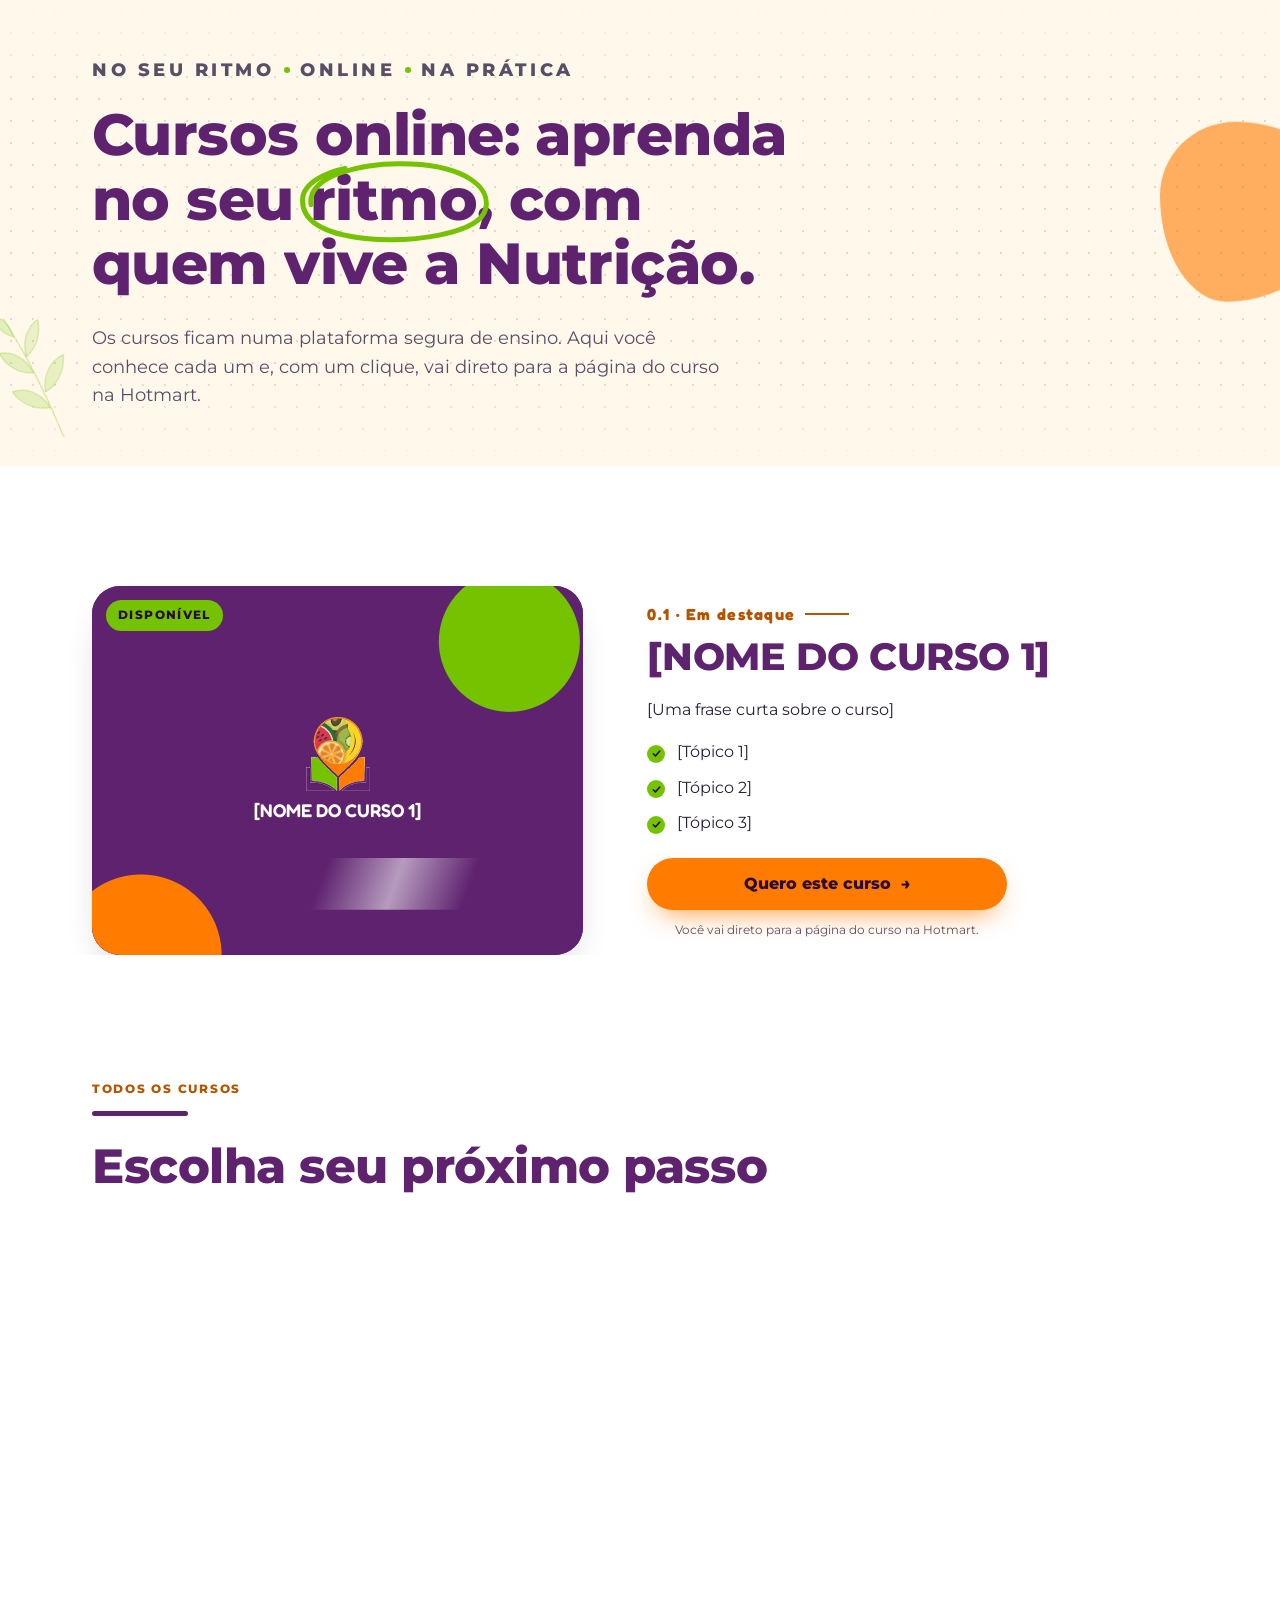
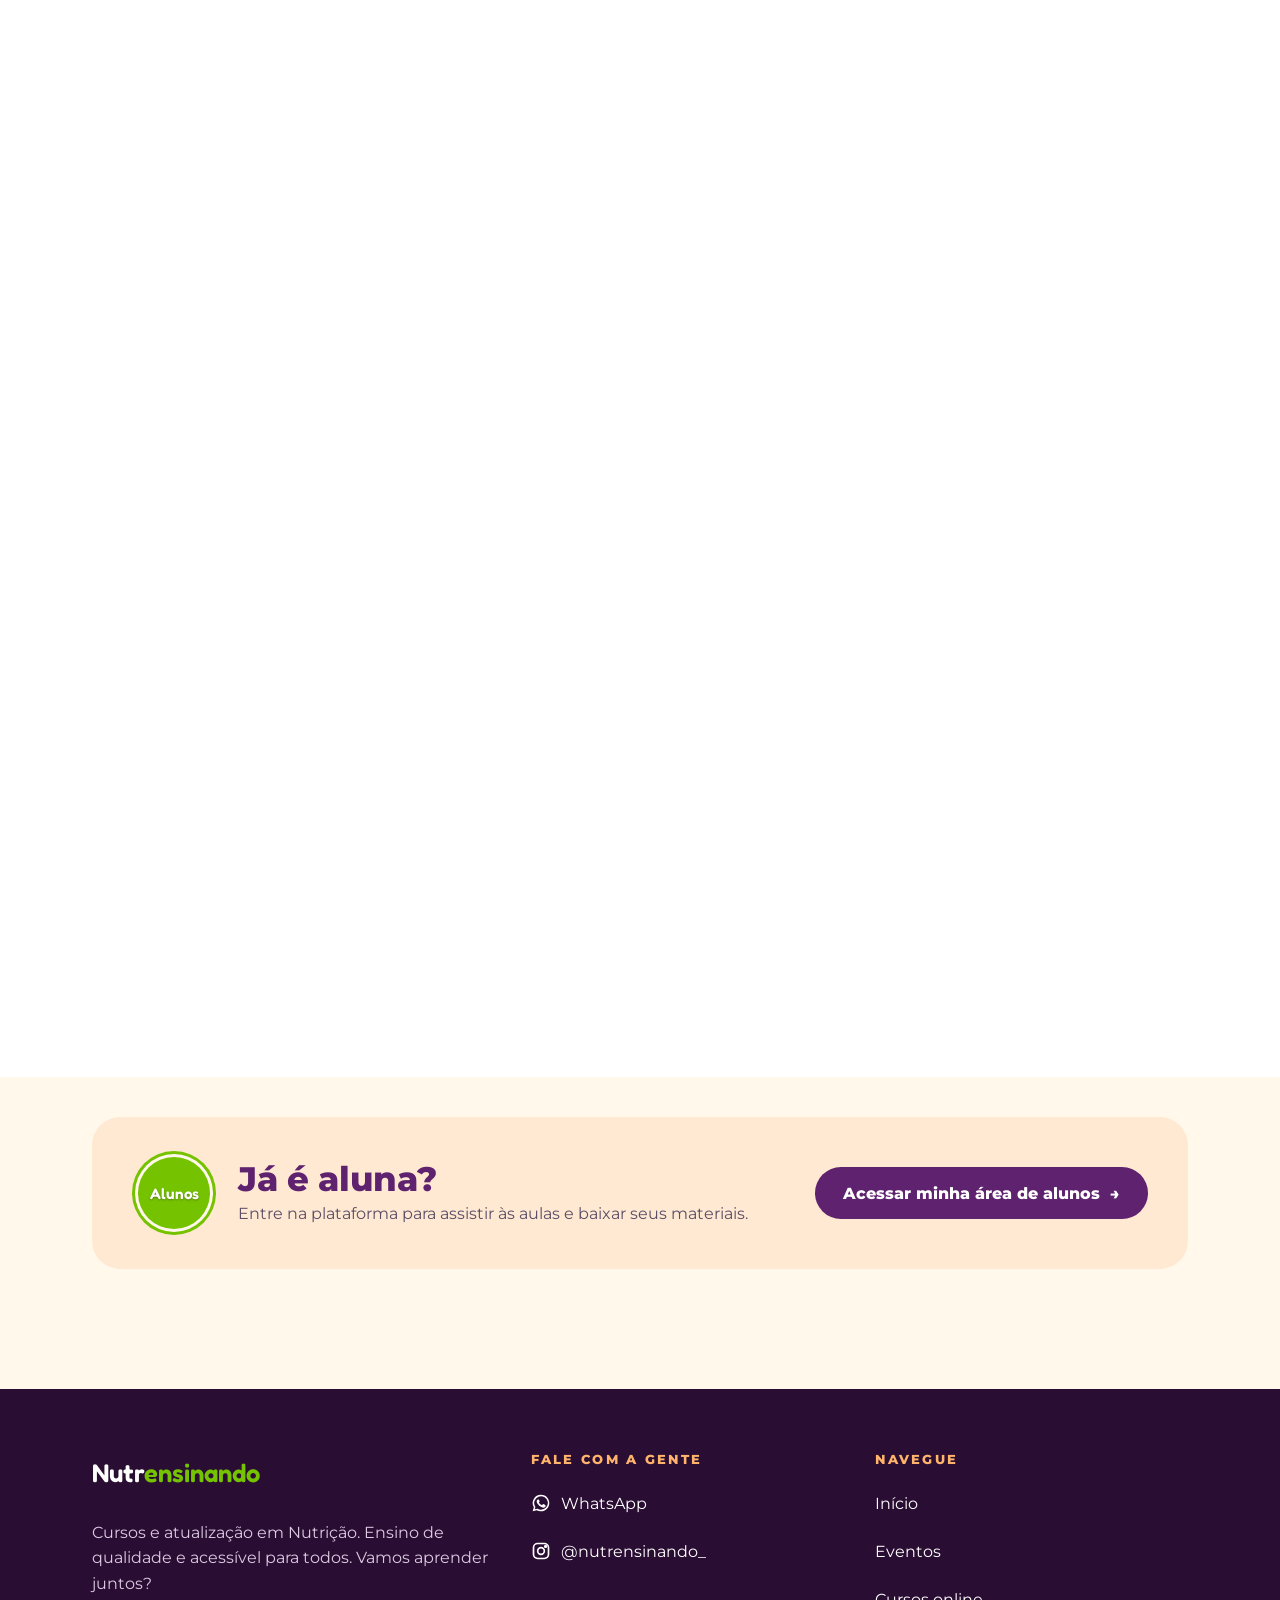
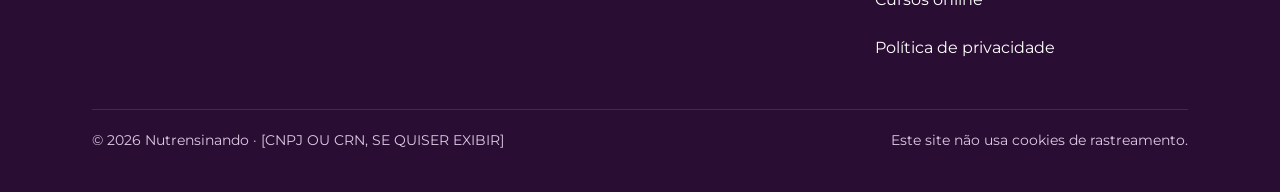
==== commit 7116059e: "Site lê contatos, eventos e cursos da planilha do Google Co-Authored-By: Claude Opus 5.5 <noreply@an" ====
--- a/cursos.html
+++ b/cursos.html
@@ -493,6 +493,8 @@
 .cartao-num:nth-child(2) .cartao-num__numero { -webkit-text-stroke-color: var(--roxo); }
 .cartao-num:nth-child(3) .cartao-num__numero { -webkit-text-stroke-color: var(--verde); }
 .cartao-num h3 { margin-bottom: 10px; }
+.fundo-noite .cartao-num h3 { color: var(--roxo); }
+.fundo-noite .cartao-num { color: var(--tinta); }
 .cartao-num p { color: var(--tinta-suave); margin: 0; }
 .cartao-num .rotulo { font-size: .7rem; }
 
@@ -617,7 +619,13 @@
 .evento__meta { display: flex; flex-wrap: wrap; gap: 6px 14px; font-size: .88rem; color: var(--tinta-suave); margin-bottom: 10px; }
 .evento__meta span { display: inline-flex; align-items: center; gap: 6px; }
 .evento p { font-size: .96rem; color: var(--tinta-suave); }
-.evento .botao { margin-top: 4px; }
+.evento__preco { font-size: .9rem; color: var(--tinta-suave); }
+.evento__preco b { color: var(--tinta); }
+.evento__acoes { display: flex; flex-wrap: wrap; align-items: center; gap: 6px 16px; margin-top: 4px; }
+.link-evento {
+  display: inline-flex; align-items: center; min-height: 44px;
+  color: var(--roxo); font-weight: 700; text-decoration: underline; text-underline-offset: 4px;
+}
 
 .inscricao { display: grid; gap: 36px; }
 @media (min-width: 900px) { .inscricao { grid-template-columns: .9fr 1.1fr; gap: 64px; align-items: start; } }
@@ -873,7 +881,7 @@
       <button class="aba" role="tab" id="aba-eventos" aria-controls="eventos" aria-selected="false" tabindex="-1">Eventos</button>
       <button class="aba" role="tab" id="aba-cursos" aria-controls="cursos" aria-selected="false" tabindex="-1">Cursos</button>
     </div>
-    <a class="botao botao--principal botao--pequeno topo__cta" href="#inscricao" data-ir-aba="eventos" data-alvo="inscricao">Quero me inscrever</a>
+    <a class="botao botao--principal botao--pequeno topo__cta" href="#agenda" data-ir-aba="eventos" data-alvo="agenda">Quero me inscrever</a>
   </div>
 </header>
 
@@ -946,7 +954,7 @@
 
 <!-- Botão flutuante (celular) -->
 <div class="cta-flutuante" aria-hidden="true">
-  <a class="botao botao--principal" href="#inscricao" data-ir-aba="eventos" data-alvo="inscricao" tabindex="-1">Quero me inscrever</a>
+  <a class="botao botao--principal" href="#agenda" data-ir-aba="eventos" data-alvo="agenda" tabindex="-1">Quero me inscrever</a>
 </div>
 
 <!-- ============ RODAPÉ ============ -->
@@ -1087,12 +1095,18 @@
 /* =========================================================
    CONFIGURAÇÕES DO SITE · Nutrensinando
    ---------------------------------------------------------
-   Troque só o que está entre aspas. Todo o resto do site
-   lê estas informações daqui.
-   ========================================================= */
-
-// Endereço do Google Apps Script que recebe as inscrições dos eventos
-// e salva numa planilha. O LEIA-ME explica como criar.
+   O jeito mais fácil de mudar contatos, eventos e cursos é pela
+   PLANILHA do Google (veja PLANILHA_ID abaixo): o site lê a planilha
+   sozinho sempre que alguém abre a página.
+   Os valores deste arquivo só são usados se a planilha não carregar.
+   ========================================================= */
+
+// Código da planilha do Google que alimenta o site. É o trecho do link da planilha
+// entre "/d/" e "/edit". A planilha precisa estar como "Qualquer pessoa com o link: Leitor".
+const PLANILHA_ID = "1OqUwWHoEyYROP3I-rKOwKYHMKhbaETscsKEUBEFKhRg";
+
+// Endereço do sistema de eventos (Google Apps Script). Cada evento tem uma página
+// própria nele: este endereço + "?evento=" + o apelido (slug) do evento.
 const LINK_APPS_SCRIPT = "https://script.google.com/macros/s/AKfycbwzXeHtvWtOHwimcLcGROb01U5CBNf_43F1xW4LimZZQtqHMT8RqKLe6tlHMCPiakk6Yw/exec";
 
 // Link da área de alunos na Hotmart (ou plataforma parecida).
@@ -1116,25 +1130,22 @@
 ];
 
 // Próximos eventos. Para adicionar, copie um bloco { ... } e troque os textos.
-// data: "AAAA-MM-DD" · formato: "Online" ou "Presencial" · vagas: texto livre (opcional)
+// data: "AAAA-MM-DD" · formato: "Online" ou "Presencial"
+// slug: o apelido do evento no sistema de eventos (o que vem depois de "?evento=")
+// link_sympla: link de compra no Sympla. Deixe "" se as inscrições ainda não abriram.
+// preco e vagas: textos opcionais (deixe "" para não mostrar)
 const EVENTOS = [
   {
-    titulo: "[NOME DO EVENTO]",
-    data: "2026-12-05",
-    horario: "[19h às 21h]",
-    formato: "Online",
-    local: "[Plataforma ou endereço]",
-    descricao: "[Uma ou duas frases sobre o que vai acontecer no evento.]",
-    vagas: "[Vagas limitadas]"
-  },
-  {
-    titulo: "[NOME DO EVENTO 2]",
-    data: "2027-01-23",
-    horario: "[9h às 12h]",
+    titulo: "Nutrição Materno-Infantil na Prática",
+    data: "2026-12-12",
+    horario: "9h às 18h",
     formato: "Presencial",
-    local: "[Endereço]",
-    descricao: "[Uma ou duas frases sobre o que vai acontecer no evento.]",
-    vagas: ""
+    local: "Centro de Convenções Barra, Barra da Tijuca",
+    descricao: "Da gestação à introdução alimentar: condutas baseadas em evidência para o consultório.",
+    preco: "R$ 197",
+    vagas: "40 vagas",
+    slug: "nutricao-materno-infantil-na-pratica",
+    link_sympla: "https://www.sympla.com.br/evento/nutricao-materno-infantil-na-pratica/3639130"
   }
 ];
 
@@ -1163,7 +1174,17 @@
 
   const preenchido = (v) => v && !/^\[.*\]$/.test(String(v).trim());
   const esc = (t) => String(t ?? "").replace(/[&<>"']/g, (c) => ({ "&": "&amp;", "<": "&lt;", ">": "&gt;", '"': "&quot;", "'": "&#39;" }[c]));
-  const linkWhats = (msg) => `https://wa.me/${String(WHATSAPP).replace(/\D/g, "")}?text=${encodeURIComponent(msg)}`;
+  // Informações que a planilha pode substituir
+  const dados = {
+    whatsapp: WHATSAPP,
+    email: EMAIL,
+    instagram: INSTAGRAM,
+    areaAlunos: LINK_AREA_ALUNOS,
+    horarios: HORARIOS,
+    eventos: EVENTOS,
+    cursos: window.CURSOS || []
+  };
+  const linkWhats = (msg) => `https://wa.me/${String(dados.whatsapp).replace(/\D/g, "")}?text=${encodeURIComponent(msg)}`;
   const sim = (v) => v === true || /^s/i.test(String(v || ""));
 
   // Versão Google Sites: cada aba é uma página separada, dentro de um "Incorporar"
@@ -1186,21 +1207,24 @@
 
   /* ---------- Contatos ---------- */
   $("#ano").textContent = new Date().getFullYear();
-  $("#rod-whats").href = linkWhats("Oi, pessoal! Vim pelo site da Nutrensinando e queria tirar uma dúvida.");
-  $("#rod-insta").href = `https://instagram.com/${INSTAGRAM.replace("@", "")}`;
-  $("#rod-insta-txt").textContent = "@" + INSTAGRAM.replace("@", "");
-  // Contatos ainda não preenchidos ficam escondidos
-  if (preenchido(EMAIL)) {
-    $("#rod-email").href = `mailto:${EMAIL}`;
-    $("#rod-email-txt").textContent = EMAIL;
-  } else {
-    $("#rod-email").closest("li").hidden = true;
-  }
-  if ($("#link-alunos")) $("#link-alunos").href = LINK_AREA_ALUNOS;
-  const horarios = HORARIOS.filter(preenchido);
-  if ($("#lista-horarios")) {
-    if (horarios.length) $("#lista-horarios").innerHTML = horarios.map((h) => `<li>${esc(h)}</li>`).join("");
-    else $("#lista-horarios").closest(".horarios").hidden = true;
+  function desenharContatos() {
+    const insta = String(dados.instagram || "").replace("@", "");
+    $("#rod-whats").href = linkWhats("Oi, pessoal! Vim pelo site da Nutrensinando e queria tirar uma dúvida.");
+    $("#rod-insta").href = `https://instagram.com/${insta}`;
+    $("#rod-insta-txt").textContent = "@" + insta;
+    // Contatos ainda não preenchidos ficam escondidos
+    const temEmail = preenchido(dados.email);
+    $("#rod-email").closest("li").hidden = !temEmail;
+    if (temEmail) {
+      $("#rod-email").href = `mailto:${dados.email}`;
+      $("#rod-email-txt").textContent = dados.email;
+    }
+    if ($("#link-alunos")) $("#link-alunos").href = dados.areaAlunos;
+    const horarios = (dados.horarios || []).filter(preenchido);
+    if ($("#lista-horarios")) {
+      $("#lista-horarios").innerHTML = horarios.map((h) => `<li>${esc(h)}</li>`).join("");
+      $("#lista-horarios").closest(".horarios").hidden = !horarios.length;
+    }
   }
 
   /* ---------- Abas ---------- */
@@ -1281,12 +1305,23 @@
   window.addEventListener("hashchange", lerEndereco);
 
   /* ---------- Eventos ---------- */
-  if ($("#lista-eventos")) {
+  // Cada evento leva para a compra no Sympla e para a página completa do evento
+  // Eventos com data que já passou somem sozinhos
+  function desenharEventos() {
+    if (!$("#lista-eventos")) return;
     const meses = ["jan", "fev", "mar", "abr", "mai", "jun", "jul", "ago", "set", "out", "nov", "dez"];
-    const listaEv = $("#lista-eventos");
-    const selEv = $("#f-evento");
-    listaEv.innerHTML = EVENTOS.map((ev, i) => {
+    const hoje = new Date().toISOString().slice(0, 10);
+    const proximos = (dados.eventos || []).filter((ev) => !ev.data || ev.data >= hoje).sort((a, b) => String(a.data).localeCompare(String(b.data)));
+    if (!proximos.length) {
+      $("#lista-eventos").innerHTML = `<p class="aviso-vazio">Novos eventos em breve! Acompanhe pelo Instagram para saber primeiro.</p>`;
+      return;
+    }
+    $("#lista-eventos").innerHTML = proximos.map((ev, i) => {
       const [a, m, d] = String(ev.data).split("-").map(Number);
+      const pagina = ev.slug ? `${LINK_APPS_SCRIPT}?evento=${encodeURIComponent(ev.slug)}` : "";
+      const inscrever = preenchido(ev.link_sympla)
+        ? `<a class="botao botao--principal botao--pequeno" href="${esc(ev.link_sympla)}" target="_blank" rel="noopener">Quero me inscrever <span class="seta" aria-hidden="true">→</span><span class="sr-only">: ${esc(ev.titulo)} (abre o Sympla em nova aba)</span></a>`
+        : `<span class="botao botao--principal botao--pequeno" aria-disabled="true">Inscrições em breve</span>`;
       return `
         <article class="evento" style="--i:${i}">
           <div class="evento__data" aria-hidden="true"><b>${String(d || "").padStart(2, "0")}</b><span>${meses[(m || 1) - 1]} ${a || ""}</span></div>
@@ -1299,62 +1334,21 @@
               ${ev.vagas ? `<span><svg class="ic" aria-hidden="true"><use href="#ic-pessoas"/></svg>${esc(ev.vagas)}</span>` : ""}
             </div>
             <p>${esc(ev.descricao)}</p>
-            <a class="botao botao--roxo botao--pequeno" href="#inscricao" data-ir-aba="eventos" data-alvo="inscricao" data-evento="${i}">Quero me inscrever</a>
+            ${ev.preco ? `<p class="evento__preco">A partir de <b>${esc(ev.preco)}</b> · pagamento seguro pelo Sympla</p>` : ""}
+            <div class="evento__acoes">
+              ${inscrever}
+              ${pagina ? `<a class="link-evento" href="${esc(pagina)}" target="_blank" rel="noopener">Ver detalhes do evento<span class="sr-only"> (abre em nova aba)</span></a>` : ""}
+            </div>
           </div>
         </article>`;
     }).join("");
-    selEv.innerHTML = `<option value="">Escolha o evento</option>` +
-      EVENTOS.map((ev, i) => `<option value="${esc(ev.titulo)}" data-i="${i}">${esc(ev.titulo)}</option>`).join("");
-    listaEv.addEventListener("click", (e) => {
-      const b = e.target.closest("[data-evento]");
-      if (b) selEv.selectedIndex = Number(b.dataset.evento) + 1;
-    });
-
-  }
-
-  /* ---------- Formulário de inscrição ---------- */
-  if ($("#form-inscricao")) {
-    const form = $("#form-inscricao");
-    const msg = $("#msg-form");
-    form.addEventListener("submit", async (e) => {
-      e.preventDefault();
-      msg.className = "mensagem-form";
-      if (!form.checkValidity()) {
-        const primeiro = form.querySelector(":invalid");
-        msg.classList.add("erro");
-        msg.textContent = primeiro.name === "aceite"
-          ? "Para continuar, marque a caixa de concordância com a Política de Privacidade."
-          : "Confira os campos destacados: falta alguma informação.";
-        primeiro.focus();
-        return;
-      }
-      const dados = Object.fromEntries(new FormData(form));
-      dados.enviado_em = new Date().toLocaleString("pt-BR");
-      const botao = form.querySelector('button[type="submit"]');
-      botao.disabled = true;
-
-      try {
-        if (!preenchido(LINK_APPS_SCRIPT)) throw new Error("sem-link");
-        await fetch(LINK_APPS_SCRIPT, { method: "POST", mode: "no-cors", body: new URLSearchParams(dados) });
-        msg.classList.add("ok");
-        msg.textContent = `Inscrição recebida, ${dados.nome.split(" ")[0]}! Em breve a gente confirma pelo WhatsApp ou e-mail.`;
-        form.reset();
-      } catch (err) {
-        // Sem planilha configurada ou sem internet: oferece o WhatsApp com os dados prontos.
-        msg.classList.add("erro");
-        const texto = `Oi, pessoal! Quero me inscrever no evento "${dados.evento}".\nNome: ${dados.nome}\nE-mail: ${dados.email}\nWhatsApp: ${dados.whatsapp}\nPerfil: ${dados.perfil}`;
-        msg.innerHTML = `Não conseguimos enviar agora. <a href="${linkWhats(texto)}" target="_blank" rel="noopener">Envie sua inscrição pelo WhatsApp</a>, é rapidinho.`;
-      } finally {
-        botao.disabled = false;
-      }
-    });
-
   }
 
   /* ---------- Cursos ---------- */
   // Cada cartão leva direto para a Hotmart (ou para o WhatsApp, se o curso estiver em breve/esgotado)
+  let desenharCursos = () => {};
   if ($("#grade-cursos")) {
-    const CURSOS = window.CURSOS || [];
+    let CURSOS = [];
     const PROFS = window.PROFESSORAS || {};
     const rotuloStatus = { disponivel: "Disponível", em_breve: "Em breve", esgotado: "Esgotado" };
     const grade = $("#grade-cursos");
@@ -1417,9 +1411,9 @@
     }
 
     // Cursos em destaque viram blocos alternados de imagem e texto
-    const destaques = CURSOS.filter((c) => sim(c.destaque));
-    if (destaques.length) {
-      $("#bloco-destaques").hidden = false;
+    function desenharDestaques() {
+      const destaques = CURSOS.filter((c) => sim(c.destaque));
+      $("#bloco-destaques").hidden = !destaques.length;
       $("#lista-destaques").innerHTML = destaques.map((c, n) => `
         <article class="alternado curso-alternado" data-surgir>
           <div class="alternado__img curso__capa">${capa(c)}<span class="status status--${esc(c.status)}">${rotuloStatus[c.status] || ""}</span></div>
@@ -1431,6 +1425,7 @@
             <div class="curso__acoes curso__acoes--destaque">${botaoCurso(c, "botao botao--principal botao--halo")}</div>
           </div>
         </article>`).join("");
+      $$("#lista-destaques [data-surgir]").forEach((el) => revelar(el));
     }
 
     const filtro = { prof: "todas", status: "todos" };
@@ -1445,8 +1440,9 @@
         : `<p class="aviso-vazio">Nenhum curso com esses filtros por enquanto. Que tal ver todos?</p>`;
     }
 
-    if (CURSOS.length > 4) {
-      filtros.hidden = false;
+    function desenharFiltros() {
+      filtros.hidden = CURSOS.length <= 4;
+      if (filtros.hidden) return;
       const grupo = (nome, legenda, opcoes) => `
         <fieldset><legend>${legenda}</legend><div class="opcoes">
           ${opcoes.map(([v, t], i) => `<label class="opcao"><input type="radio" name="${nome}" value="${v}" ${i === 0 ? "checked" : ""}><span>${t}</span></label>`).join("")}
@@ -1454,13 +1450,19 @@
       filtros.innerHTML =
         grupo("prof", "Professora", [["todas", "Todas"], ...Object.keys(PROFS).map((n) => [n, n])]) +
         grupo("status", "Status", [["todos", "Todos"], ["disponivel", "Disponível"], ["em_breve", "Em breve"], ["esgotado", "Esgotado"]]);
-      filtros.addEventListener("change", (e) => {
-        filtro[e.target.name] = e.target.value;
-        desenharGrade();
-      });
     }
-    desenharGrade();
-    grade.setAttribute("data-sequencia", "");
+    filtros.addEventListener("change", (e) => {
+      filtro[e.target.name] = e.target.value;
+      desenharGrade();
+    });
+
+    desenharCursos = () => {
+      CURSOS = (dados.cursos || []).map((c) => ({ ...c, status: c.status || "disponivel" }));
+      desenharDestaques();
+      desenharFiltros();
+      desenharGrade();
+      grade.setAttribute("data-sequencia", "");
+    };
 
     // Clicar em qualquer parte do cartão também leva para a Hotmart
     grade.addEventListener("click", (e) => {
@@ -1533,6 +1535,8 @@
   numerarSequencias();
 
   const observados = "[data-surgir], [data-palavras], [data-sequencia], .divisor";
+  // Elementos criados depois (ex.: cursos vindos da planilha) também entram nas animações
+  let revelar = (el) => el.classList.add("visivel");
   if ("IntersectionObserver" in window && !semMovimento.matches) {
     const io = new IntersectionObserver((itens) => {
       itens.forEach((it) => {
@@ -1543,6 +1547,7 @@
       });
     }, { rootMargin: "0px 0px -10% 0px", threshold: 0.12 });
     $$(observados).forEach((el) => io.observe(el));
+    revelar = (el) => io.observe(el);
     // A grade de cursos é redesenhada pelos filtros: mantém visível
     if ($("#filtros")) $("#filtros").addEventListener("change", () => $("#grade-cursos").classList.add("visivel"));
   } else {
@@ -1636,9 +1641,118 @@
     cursor.remove();
   }
 
+  /* ---------- Planilha (onde a equipe muda as informações) ---------- */
+  // Lê um CSV, respeitando aspas, vírgulas e quebras de linha dentro das células
+  function lerCSV(texto) {
+    const linhas = [];
+    let linha = [], celula = "", aspas = false;
+    for (let i = 0; i < texto.length; i++) {
+      const c = texto[i];
+      if (aspas) {
+        if (c === '"' && texto[i + 1] === '"') { celula += '"'; i++; }
+        else if (c === '"') aspas = false;
+        else celula += c;
+      } else if (c === '"') aspas = true;
+      else if (c === ",") { linha.push(celula); celula = ""; }
+      else if (c === "\n") { linha.push(celula); linhas.push(linha); linha = []; celula = ""; }
+      else if (c !== "\r") celula += c;
+    }
+    if (celula || linha.length) { linha.push(celula); linhas.push(linha); }
+    return linhas;
+  }
+  // "Título do curso" → "titulo_do_curso"
+  const chave = (t) => String(t || "").normalize("NFD").replace(/[\u0300-\u036f]/g, "").toLowerCase().replace(/[^a-z0-9]+/g, "_").replace(/^_|_$/g, "");
+  // Pega a coluna cujo nome começa com um destes trechos
+  const col = (linha, ...nomes) => {
+    const k = Object.keys(linha).find((n) => nomes.some((x) => n.startsWith(x)));
+    return k ? linha[k].trim() : "";
+  };
+  const lista = (t) => String(t || "").split(/\n|;/).map((x) => x.trim()).filter(Boolean);
+  // "12/12/2026" → "2026-12-12"
+  const dataISO = (t) => {
+    const m = String(t).match(/(\d{1,2})\/(\d{1,2})\/(\d{4})/);
+    return m ? `${m[3]}-${m[2].padStart(2, "0")}-${m[1].padStart(2, "0")}` : String(t).trim();
+  };
+
+  async function baixarAba(aba) {
+    const url = `https://docs.google.com/spreadsheets/d/${PLANILHA_ID}/gviz/tq?tqx=out:csv&headers=1&sheet=${encodeURIComponent(aba)}`;
+    const resp = await fetch(url, { cache: "no-store" });
+    const texto = await resp.text();
+    if (!resp.ok || texto.trim().startsWith("<")) throw new Error("planilha indisponível");
+    const [cab, ...resto] = lerCSV(texto);
+    const nomes = cab.map(chave);
+    return resto
+      .filter((l) => l.some((c) => c.trim()))
+      .map((l) => Object.fromEntries(nomes.map((n, i) => [n, l[i] || ""])));
+  }
+
+  async function carregarPlanilha() {
+    if (!preenchido(PLANILHA_ID)) return;
+    const [contatos, eventos, cursos] = await Promise.all(["Contatos", "Eventos", "Cursos"].map((a) => baixarAba(a).catch(() => null)));
+    const aparece = (l) => !/^n/i.test(col(l, "mostrar"));
+
+    if (contatos) {
+      const horarios = [];
+      contatos.forEach((l) => {
+        const nome = chave(col(l, "informacao", "campo"));
+        const valor = col(l, "valor", "resposta");
+        if (!valor) return;
+        if (nome.includes("whats")) dados.whatsapp = valor;
+        else if (nome.includes("mail")) dados.email = valor;
+        else if (nome.includes("insta")) dados.instagram = valor;
+        else if (nome.includes("alun")) dados.areaAlunos = valor;
+        else if (nome.includes("horario")) horarios.push(valor);
+      });
+      dados.horarios = horarios;
+    }
+    if (eventos) {
+      dados.eventos = eventos.filter(aparece).filter((l) => col(l, "titulo")).map((l) => ({
+        titulo: col(l, "titulo"),
+        data: dataISO(col(l, "data")),
+        horario: col(l, "horario"),
+        formato: col(l, "formato"),
+        local: col(l, "local"),
+        descricao: col(l, "descricao"),
+        preco: col(l, "preco"),
+        vagas: col(l, "vagas"),
+        link_sympla: col(l, "link_do_sympla", "sympla"),
+        slug: col(l, "apelido", "slug")
+      }));
+    }
+    if (cursos) {
+      const situacao = (t) => { const k = chave(t); return k.startsWith("em_breve") ? "em_breve" : k.startsWith("esgot") ? "esgotado" : "disponivel"; };
+      dados.cursos = cursos.filter(aparece).filter((l) => col(l, "titulo")).map((l) => ({
+        titulo: col(l, "titulo"),
+        subtitulo: col(l, "subtitulo"),
+        imagem: col(l, "foto", "imagem"),
+        professora: col(l, "professora"),
+        carga_horaria: col(l, "carga"),
+        para_quem: col(l, "para_quem"),
+        o_que_aprende: lista(col(l, "o_que", "topicos")),
+        tem_certificado: col(l, "tem_certificado", "certificado"),
+        preco_a_partir: col(l, "preco"),
+        link_compra: col(l, "link_da_hotmart", "link"),
+        status: situacao(col(l, "situacao", "status")),
+        destaque: col(l, "destaque")
+      }));
+    }
+  }
+
+  function desenharTudo() {
+    desenharContatos();
+    desenharEventos();
+    desenharCursos();
+  }
+
   /* ---------- Início ---------- */
   lerEndereco();
   atualizarRolagem();
+  // Espera a planilha (até 4 segundos); se ela não responder, usa o que está neste arquivo
+  const limite = new Promise((ok) => setTimeout(ok, 4000));
+  Promise.race([carregarPlanilha().catch(() => {}), limite]).then(() => {
+    desenharTudo();
+    atualizarRolagem();
+  });
 })();
 
 </script>
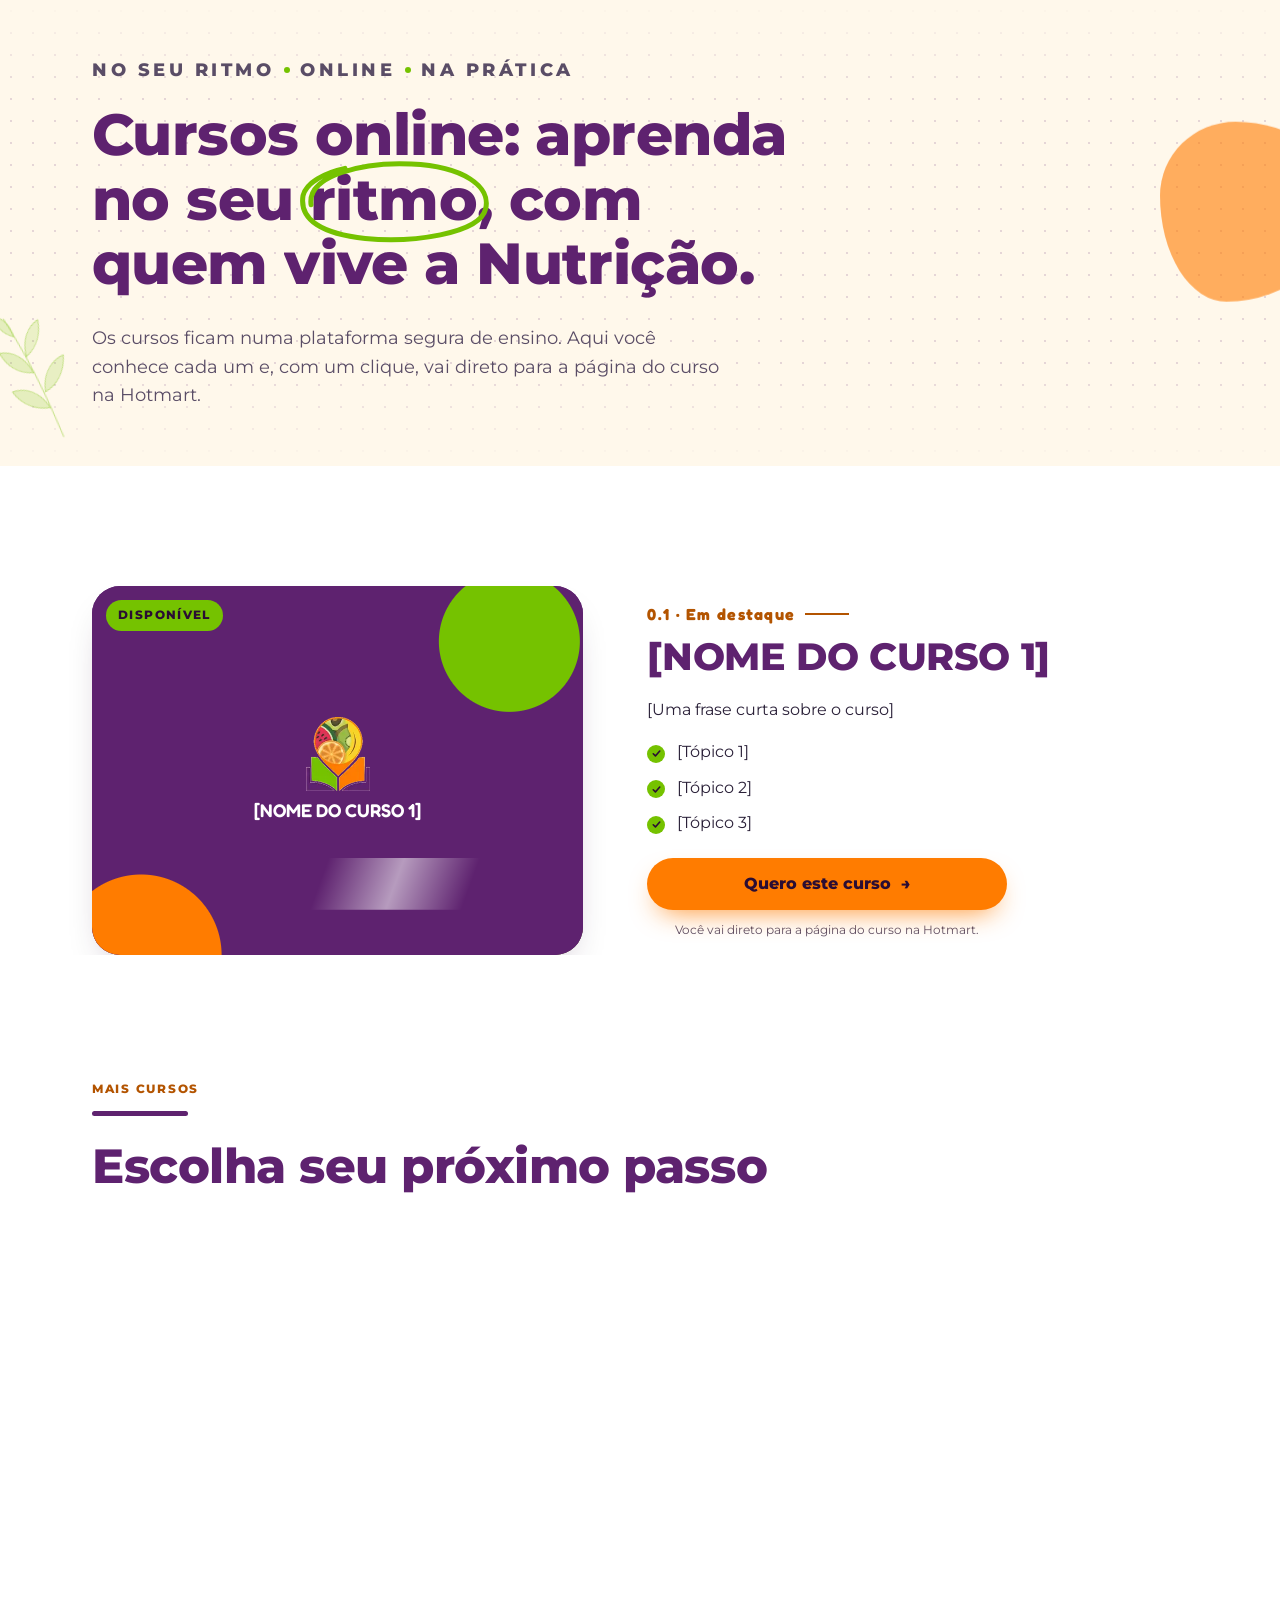
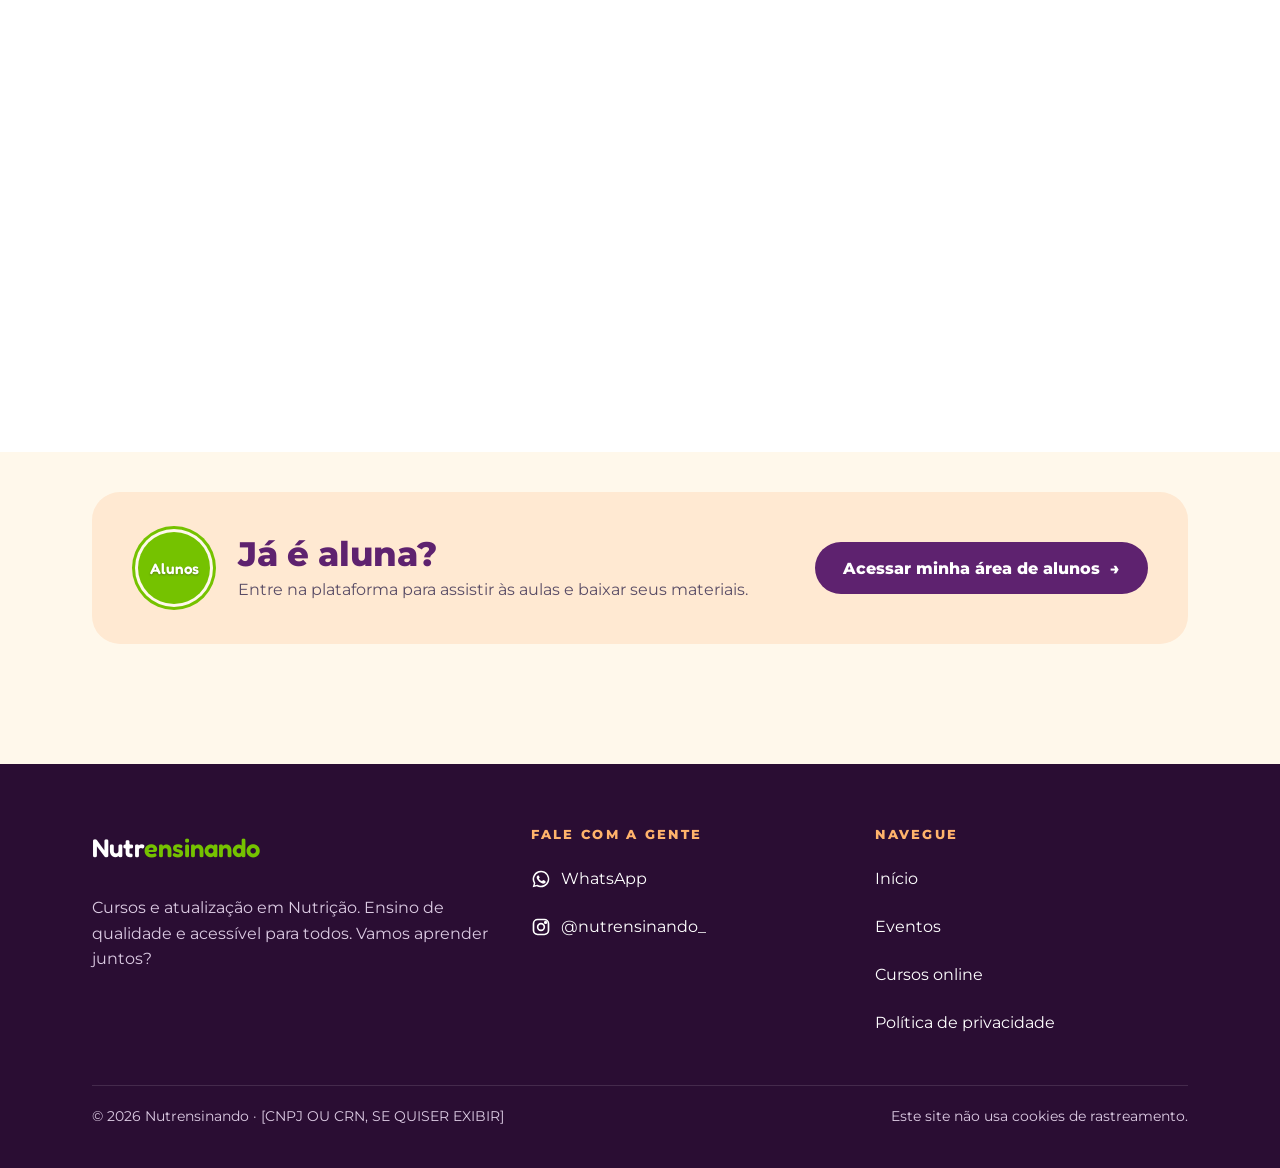
==== commit 531a3924: "Ajustes do layout no celular Co-Authored-By: Claude Opus 5.5 <noreply@anthropic.com>" ====
--- a/cursos.html
+++ b/cursos.html
@@ -38,7 +38,7 @@
   --raio: 22px;
   --sombra: 0 18px 40px -22px rgba(42, 13, 51, .45);
   --largura: 1160px;
-  --topo: 124px; /* altura do menu fixo no celular */
+  --topo: 108px; /* altura do menu fixo no celular */
 }
 
 @media (min-width: 900px) {
@@ -237,11 +237,11 @@
 
 /* Botão flutuante no celular */
 .cta-flutuante {
-  position: fixed; left: 16px; right: 16px; bottom: 14px; z-index: 40;
-  transform: translateY(140%); transition: transform .35s ease;
-}
-.cta-flutuante.visivel { transform: translateY(0); }
-.cta-flutuante .botao { width: 100%; }
+  position: fixed; left: 50%; bottom: calc(14px + env(safe-area-inset-bottom)); z-index: 40;
+  transform: translate(-50%, 160%); transition: transform .35s ease;
+}
+.cta-flutuante.visivel { transform: translate(-50%, 0); }
+.cta-flutuante .botao { min-height: 46px; padding: 10px 24px; font-size: .95rem; white-space: nowrap; box-shadow: 0 10px 24px -8px rgba(42, 13, 51, .45); }
 @media (min-width: 900px) { .cta-flutuante { display: none; } }
 
 /* =========================================================
@@ -821,6 +821,32 @@
   .faixa__trilho { transform: none !important; }
   .cursor { display: none; }
   .deco { transform: none !important; }
+}
+
+/* =========================================================
+   Ajustes do celular
+   ========================================================= */
+@media (max-width: 899px) {
+  /* Menu do topo mais baixo e sólido, para não "vazar" o fundo */
+  .topo, .topo.rolou { background: rgba(255, 248, 235, .96); box-shadow: 0 6px 20px -16px rgba(42, 13, 51, .6); }
+  .topo__linha { padding-top: 6px; padding-bottom: 6px; gap: 4px 12px; }
+  .logo { min-height: 40px; }
+  .logo img { width: 28px; }
+  .logo .marca { font-size: 1.2rem; }
+  .logo small { display: none; }
+  .aba { font-size: .9rem; padding: 8px 10px; }
+
+  .secao { padding: 64px 0; }
+  .abertura { min-height: auto; padding-top: calc(var(--topo) + 32px); padding-bottom: 56px; }
+  .cabeca-aba { padding-top: calc(var(--topo) + 32px); }
+  .cabeca { margin-bottom: 32px; }
+
+  /* Cartões numerados mais compactos */
+  .cartao-num { padding: 22px 20px; }
+  .cartao-num__numero { font-size: 3rem; margin-bottom: 8px; }
+
+  .alternado { margin-bottom: 56px; }
+  .abertura__fotos .etiqueta { font-size: .72rem; padding: 6px 10px; }
 }
 
 /* ---- Ajustes da versão Google Sites ---- */
@@ -924,7 +950,7 @@
   <section class="secao fundo-branco" aria-labelledby="t-grade">
     <div class="recipiente">
       <div class="cabeca">
-        <span class="rotulo">Todos os cursos</span>
+        <span class="rotulo" id="rotulo-grade">Todos os cursos</span>
         <span class="divisor" aria-hidden="true"></span>
         <h2 id="t-grade" data-palavras tabindex="-1">Escolha seu próximo passo</h2>
       </div>
@@ -1430,7 +1456,11 @@
 
     const filtro = { prof: "todas", status: "todos" };
     function desenharGrade() {
-      const lista = CURSOS
+      // Os cursos em destaque já aparecem no bloco de cima; na grade entram só os outros
+      const semDestaque = CURSOS.filter((c) => !sim(c.destaque));
+      const base = semDestaque.length ? semDestaque : CURSOS;
+      if ($("#rotulo-grade")) $("#rotulo-grade").textContent = base.length < CURSOS.length ? "Mais cursos" : "Todos os cursos";
+      const lista = base
         .filter((c) => filtro.prof === "todas" || profsDo(c).includes(filtro.prof))
         .filter((c) => filtro.status === "todos" || c.status === filtro.status)
         .sort((a, b) => sim(b.destaque) - sim(a.destaque));
@@ -1587,7 +1617,12 @@
     const secaoAlvo = alvo && !alvo.closest("[hidden]") ? alvo.closest("section") : null;
     const r = secaoAlvo && secaoAlvo.getBoundingClientRect();
     const alvoNaTela = r && r.top < innerHeight && r.bottom > 0;
-    caixaFlutuante.classList.toggle("visivel", y > innerHeight * 0.7 && rodape > innerHeight && !alvoNaTela);
+    // ...e também quando já há outro botão laranja à vista
+    const outroBotao = $$(".painel:not([hidden]) .botao--principal").some((bt) => {
+      const rb = bt.getBoundingClientRect();
+      return rb.height && rb.top < innerHeight && rb.bottom > 0;
+    });
+    caixaFlutuante.classList.toggle("visivel", y > innerHeight * 0.7 && rodape > innerHeight && !alvoNaTela && !outroBotao);
 
     if (semMovimento.matches) return;
 
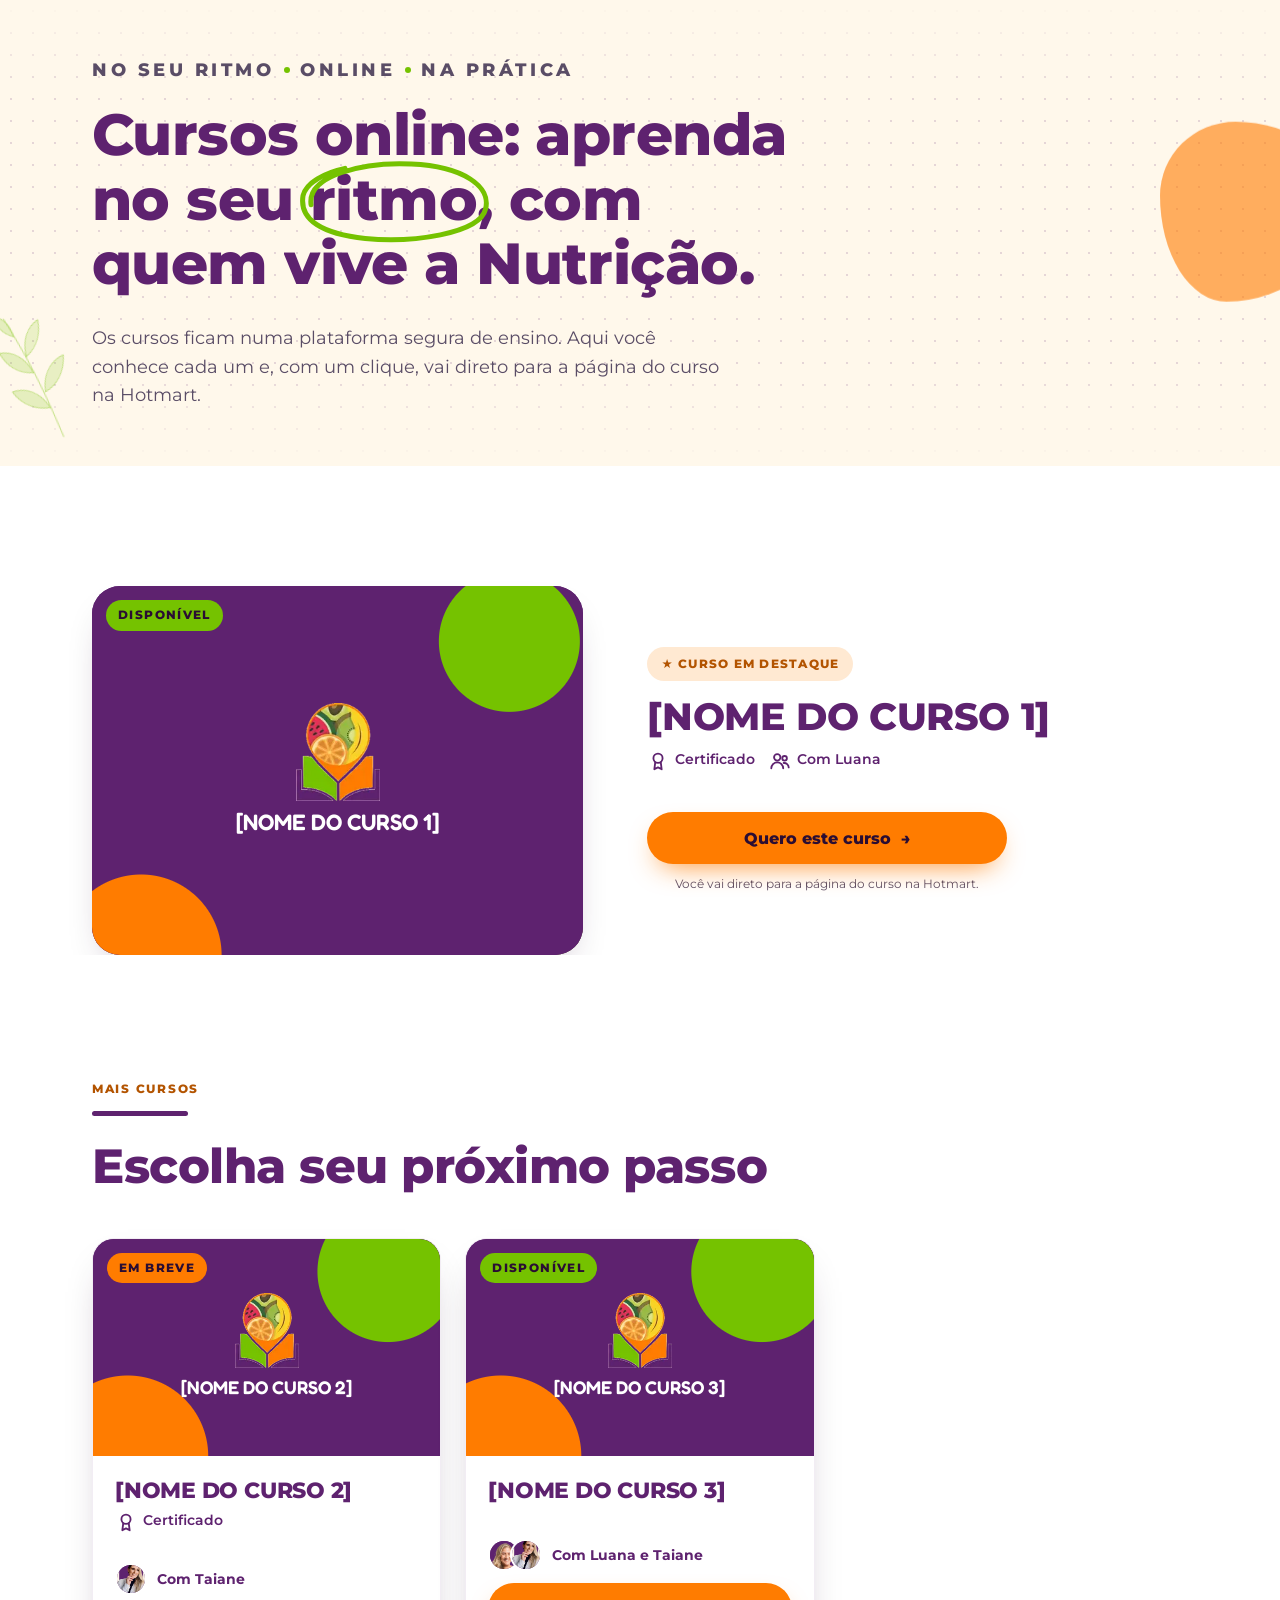
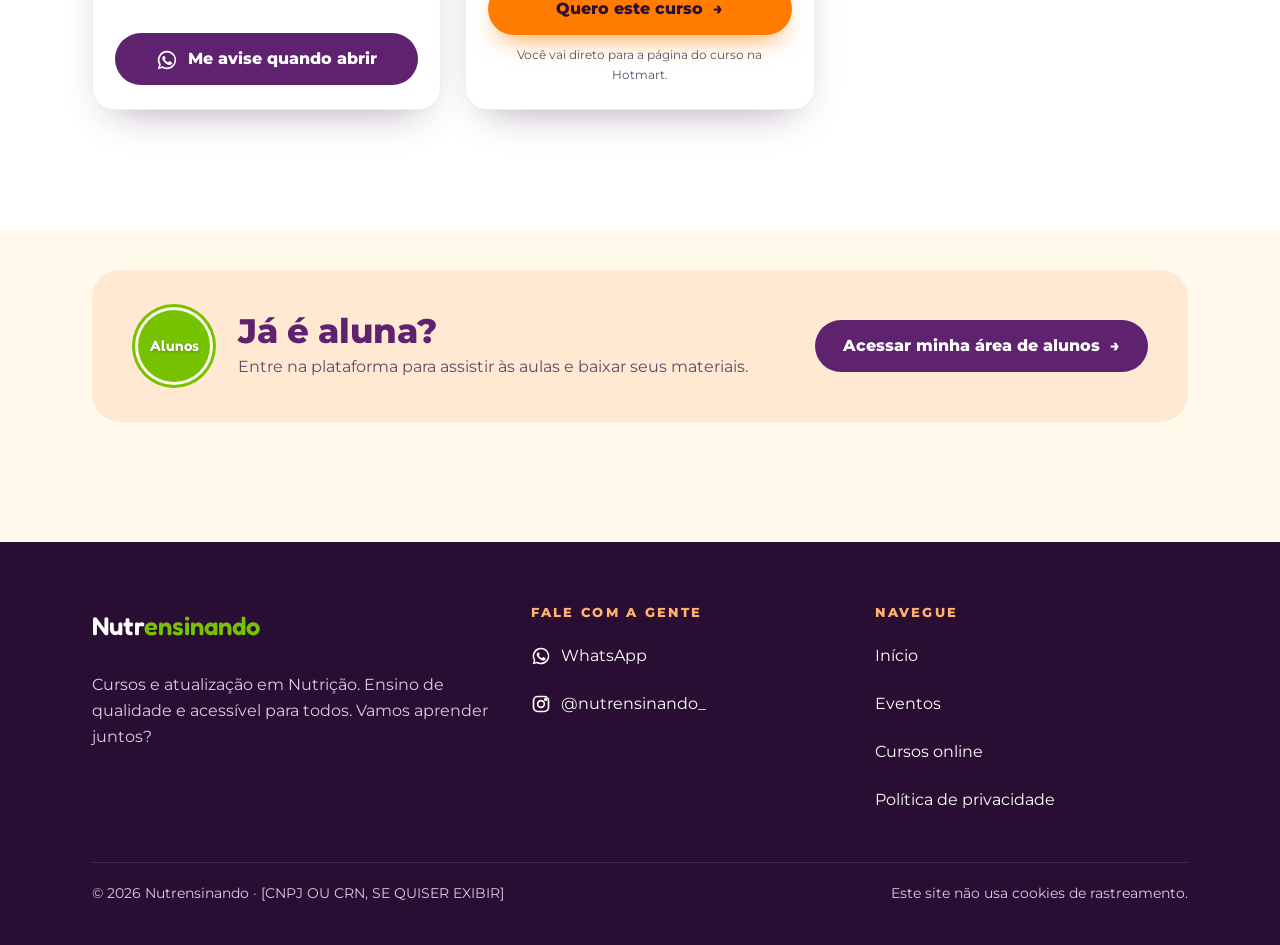
==== commit a580d3cf: "Cursos: novo bloco de destaque, grade visível, esconde campos provisórios e cursos de teste Co-Autho" ====
--- a/cursos.html
+++ b/cursos.html
@@ -576,23 +576,26 @@
    O que oferecemos
    ========================================================= */
 .ofertas { display: grid; gap: 20px; }
-@media (min-width: 760px) { .ofertas { grid-template-columns: 1fr 1fr; } }
+@media (min-width: 760px) { .ofertas { grid-template-columns: 1fr 1fr; gap: 24px; } }
 .oferta {
   position: relative; overflow: hidden; isolation: isolate;
-  border-radius: 28px; padding: 32px 26px; min-height: 280px;
-  display: flex; flex-direction: column; justify-content: flex-end;
+  border-radius: 28px; padding: 28px 24px 30px;
+  display: flex; flex-direction: column; align-items: flex-start; gap: 14px;
   color: #fff;
 }
+@media (min-width: 760px) { .oferta { padding: 36px 36px 38px; } }
 .oferta--eventos { background: var(--roxo); }
 .oferta--cursos { background: var(--roxo-noite); }
-.oferta h3 { color: #fff; font-size: 1.8rem; }
-.oferta p { color: #ecdff1; }
-.oferta .mancha { position: absolute; z-index: -1; width: 220px; height: 220px; right: -60px; top: -70px; }
+.oferta h3 { color: #fff; font-size: clamp(1.5rem, 4.5vw, 1.9rem); margin: 6px 0 0; }
+.oferta p { color: #ecdff1; margin: 0; max-width: 30ch; }
+.oferta > div:last-child { margin-top: auto; padding-top: 10px; }
+.oferta .mancha { position: absolute; z-index: -1; width: 150px; height: 150px; right: -55px; top: -55px; }
+@media (min-width: 760px) { .oferta .mancha { width: 180px; height: 180px; right: -60px; top: -70px; } }
 .oferta__icone {
-  position: absolute; top: 24px; left: 24px; width: 64px; height: 64px; border-radius: 50%;
+  flex: none; width: 60px; height: 60px; border-radius: 50%;
   background: var(--creme); display: grid; place-items: center; color: var(--roxo);
 }
-.oferta__icone svg { width: 30px; height: 30px; }
+.oferta__icone svg { width: 28px; height: 28px; }
 
 /* =========================================================
    Aba Eventos
@@ -758,6 +761,24 @@
 
 /* Destaque de curso em bloco alternado */
 .curso-alternado .alternado__img { aspect-ratio: 4 / 3; max-width: 560px; }
+
+/* Curso em destaque */
+.etiqueta-destaque {
+  display: inline-flex; align-items: center; gap: 6px; margin-bottom: 14px;
+  background: var(--laranja-claro, #ffe6cc); color: var(--laranja-escuro);
+  font-weight: 800; font-size: .78rem; letter-spacing: .1em; text-transform: uppercase;
+  padding: 7px 14px; border-radius: 999px;
+}
+.destaque__texto h3 { margin-bottom: 10px; }
+.destaque__sub { font-size: 1.1rem; color: var(--tinta-suave); margin-bottom: 16px; max-width: 34em; }
+.destaque__texto .curso__info { margin-bottom: 20px; }
+.destaque__texto .lista-check { margin-bottom: 20px; }
+.curso-alternado { margin-bottom: 0; }
+.curso-alternado .alternado__img { max-width: 520px; }
+.curso-alternado .capa-padrao span { font-size: 1.4rem; }
+.curso-alternado .capa-padrao img { width: 84px; }
+/* O brilho do botão não pode vazar quando o botão tem halo */
+.botao--halo::after { display: none; }
 
 /* Bloco "Já é aluna?" */
 .ja-aluna {
@@ -1422,15 +1443,15 @@
           </div>
           <div class="curso__corpo">
             <h3>${esc(c.titulo)}</h3>
-            <p class="curso__sub">${esc(c.subtitulo)}</p>
+            ${preenchido(c.subtitulo) ? `<p class="curso__sub">${esc(c.subtitulo)}</p>` : ""}
             <div class="curso__info">
-              <span><svg class="ic" aria-hidden="true"><use href="#ic-relogio"/></svg>${esc(c.carga_horaria)}</span>
+              ${preenchido(c.carga_horaria) ? `<span><svg class="ic" aria-hidden="true"><use href="#ic-relogio"/></svg>${esc(c.carga_horaria)}</span>` : ""}
               ${sim(c.tem_certificado) ? '<span><svg class="ic" aria-hidden="true"><use href="#ic-certificado"/></svg>Certificado</span>' : ""}
             </div>
-            <p class="curso__para"><b>Para quem é:</b> ${esc(c.para_quem)}</p>
-            <ul class="lista-check">${(c.o_que_aprende || []).map((t) => `<li>${esc(t)}</li>`).join("")}</ul>
+            ${preenchido(c.para_quem) ? `<p class="curso__para"><b>Para quem é:</b> ${esc(c.para_quem)}</p>` : ""}
+            <ul class="lista-check">${(c.o_que_aprende || []).filter(preenchido).map((t) => `<li>${esc(t)}</li>`).join("")}</ul>
             <p class="curso__profs"><span class="curso__fotos">${fotosProfs(c)}</span>Com ${esc(nomeProfs(c))}</p>
-            ${c.preco_a_partir ? `<p class="curso__preco">A partir de <b>${esc(c.preco_a_partir)}</b></p>` : ""}
+            ${preenchido(c.preco_a_partir) ? `<p class="curso__preco">A partir de <b>${esc(c.preco_a_partir)}</b></p>` : ""}
             <div class="curso__acoes">${botaoCurso(c)}</div>
           </div>
         </article>`;
@@ -1443,12 +1464,18 @@
       $("#lista-destaques").innerHTML = destaques.map((c, n) => `
         <article class="alternado curso-alternado" data-surgir>
           <div class="alternado__img curso__capa">${capa(c)}<span class="status status--${esc(c.status)}">${rotuloStatus[c.status] || ""}</span></div>
-          <div>
-            <span class="num-pequeno">0.${n + 1} · Em destaque</span>
+          <div class="destaque__texto">
+            <span class="etiqueta-destaque">★ Curso em destaque</span>
             <h3>${esc(c.titulo)}</h3>
-            <p>${esc(c.subtitulo)}</p>
-            <ul class="lista-check">${(c.o_que_aprende || []).slice(0, 3).map((t) => `<li>${esc(t)}</li>`).join("")}</ul>
-            <div class="curso__acoes curso__acoes--destaque">${botaoCurso(c, "botao botao--principal botao--halo")}</div>
+            ${preenchido(c.subtitulo) ? `<p class="destaque__sub">${esc(c.subtitulo)}</p>` : ""}
+            <div class="curso__info">
+              ${preenchido(c.carga_horaria) ? `<span><svg class="ic" aria-hidden="true"><use href="#ic-relogio"/></svg>${esc(c.carga_horaria)}</span>` : ""}
+              ${sim(c.tem_certificado) ? '<span><svg class="ic" aria-hidden="true"><use href="#ic-certificado"/></svg>Certificado</span>' : ""}
+              ${profsDo(c).length ? `<span><svg class="ic" aria-hidden="true"><use href="#ic-pessoas"/></svg>Com ${esc(nomeProfs(c))}</span>` : ""}
+            </div>
+            <ul class="lista-check">${(c.o_que_aprende || []).filter(preenchido).slice(0, 4).map((t) => `<li>${esc(t)}</li>`).join("")}</ul>
+            ${preenchido(c.preco_a_partir) ? `<p class="curso__preco">A partir de <b>${esc(c.preco_a_partir)}</b></p>` : ""}
+            <div class="curso__acoes curso__acoes--destaque">${botaoCurso(c)}</div>
           </div>
         </article>`).join("");
       $$("#lista-destaques [data-surgir]").forEach((el) => revelar(el));
@@ -1492,6 +1519,8 @@
       desenharFiltros();
       desenharGrade();
       grade.setAttribute("data-sequencia", "");
+      numerarSequencias();
+      revelar(grade);
     };
 
     // Clicar em qualquer parte do cartão também leva para a Hotmart
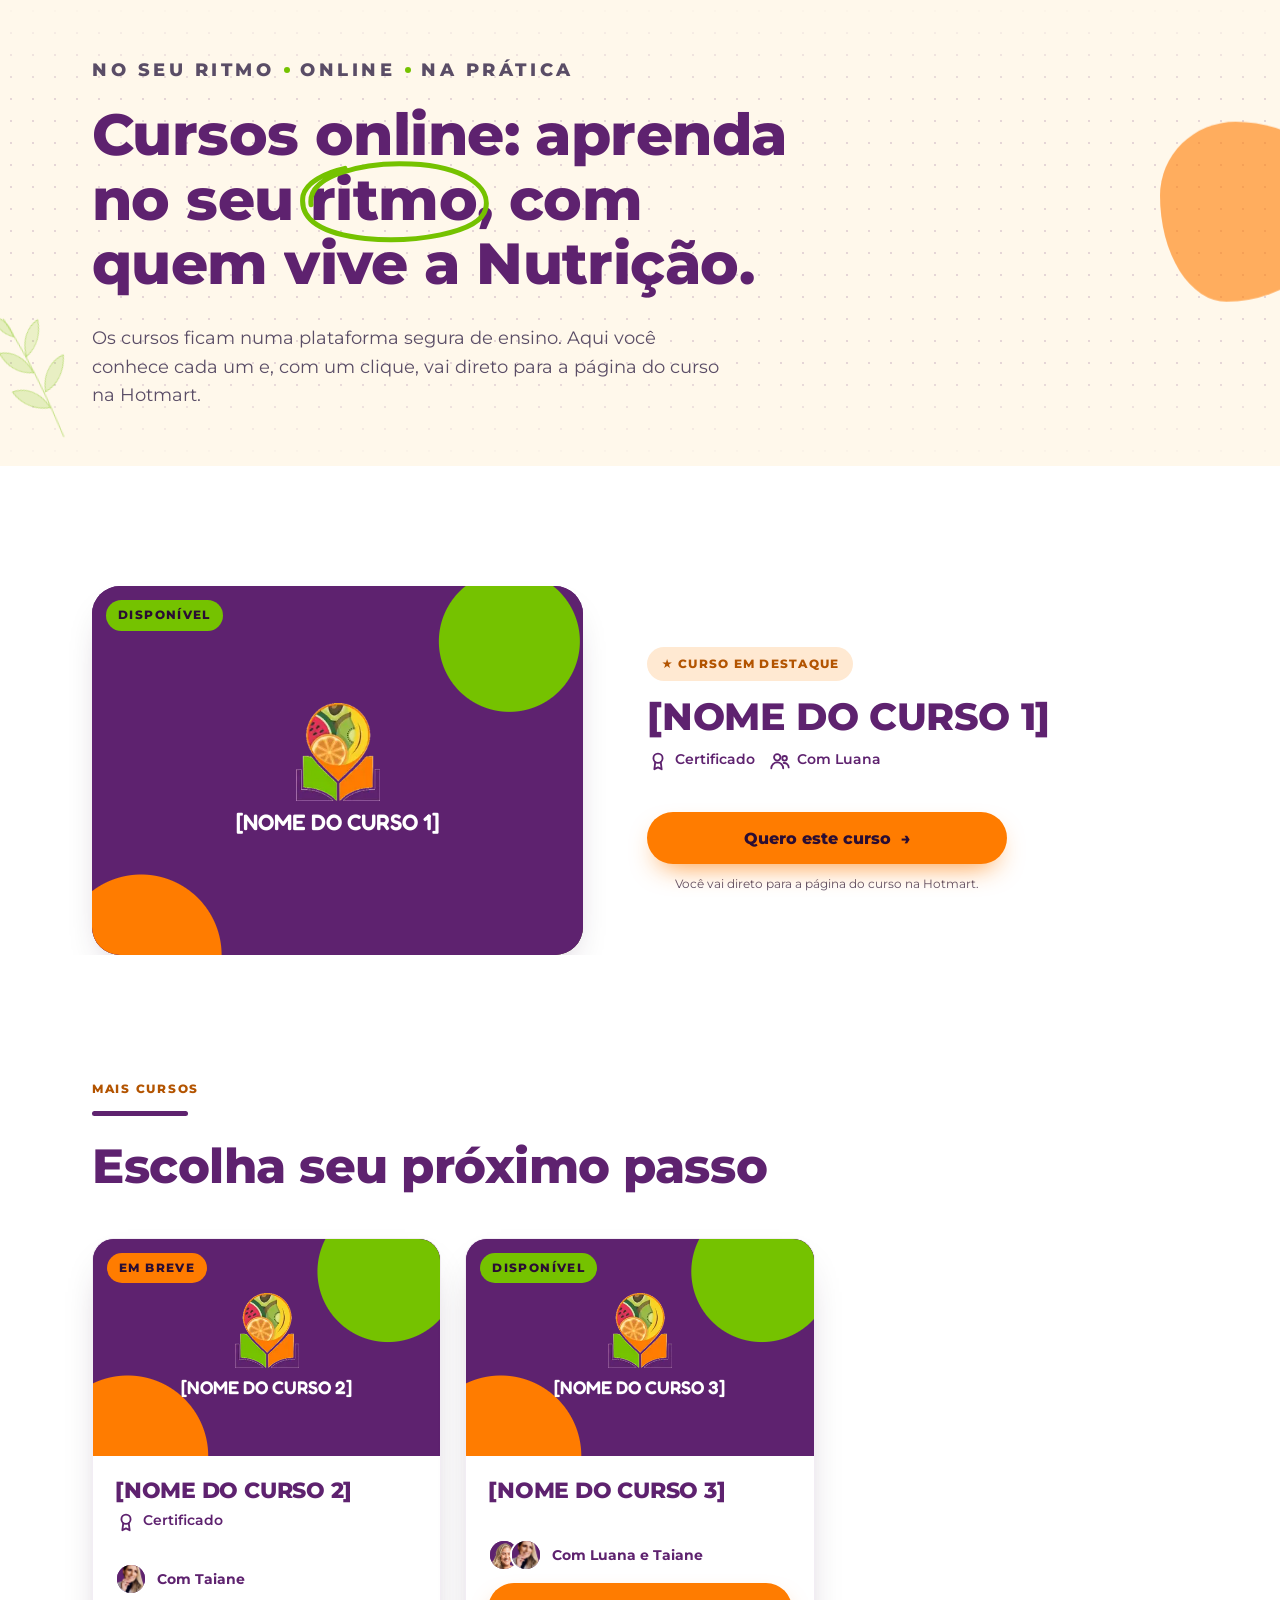
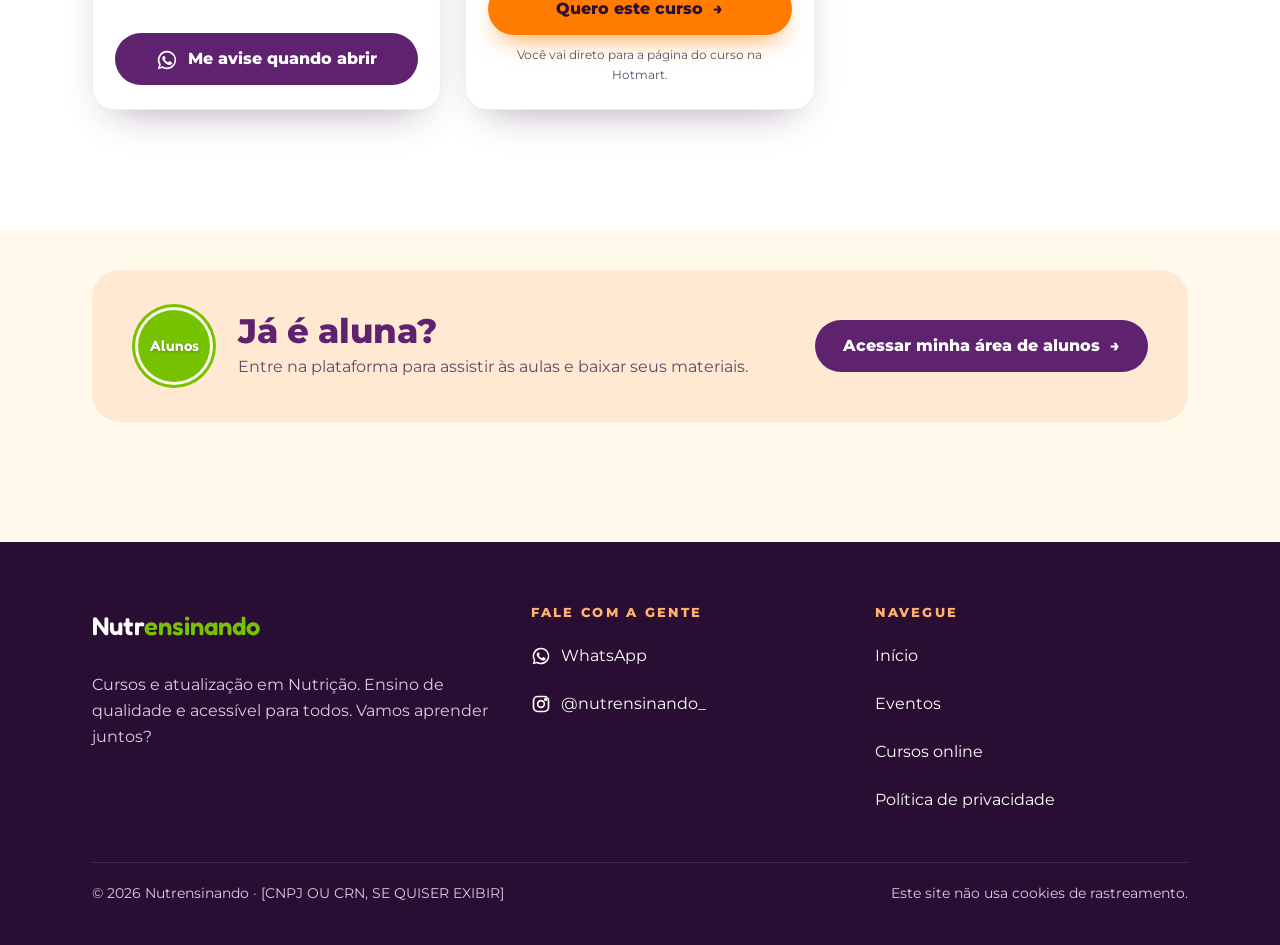
==== commit d8479939: "Reenquadra foto da Taiane (sem faixas creme, rosto centralizado) Co-Authored-By: Claude Opus 5.5 <no" ====
--- a/cursos.html
+++ b/cursos.html
@@ -779,6 +779,36 @@
 .curso-alternado .capa-padrao img { width: 84px; }
 /* O brilho do botão não pode vazar quando o botão tem halo */
 .botao--halo::after { display: none; }
+
+/* Janela "Quero me inscrever" */
+.escolha {
+  border: 0; border-radius: 28px; padding: 32px 24px 26px; width: min(460px, calc(100vw - 32px));
+  background: var(--creme); color: var(--tinta); box-shadow: 0 30px 80px -20px rgba(42, 13, 51, .6);
+}
+.escolha::backdrop { background: rgba(42, 13, 51, .55); backdrop-filter: blur(3px); }
+.escolha[open] { animation: escolha-entra .25s ease-out; }
+@keyframes escolha-entra { from { opacity: 0; transform: translateY(14px) scale(.98); } }
+.escolha h2 { font-size: clamp(1.4rem, 5vw, 1.8rem); margin: 0 36px 6px 0; }
+.escolha > p { color: var(--tinta-suave); margin: 0 0 20px; }
+.escolha__fechar {
+  position: absolute; top: 14px; right: 14px; width: 44px; height: 44px; border: 0; border-radius: 50%;
+  background: transparent; color: var(--roxo); font-size: 1.8rem; line-height: 1; cursor: pointer;
+}
+.escolha__fechar:hover { background: var(--roxo-claro); }
+.escolha__opcoes { display: grid; gap: 12px; }
+.escolha__opcao {
+  display: grid; grid-template-columns: auto 1fr auto; align-items: center; gap: 14px;
+  padding: 16px 18px; border-radius: 20px; color: #fff; text-decoration: none;
+  transition: transform .2s, box-shadow .2s;
+}
+.escolha__opcao:hover { transform: translateY(-2px); box-shadow: 0 14px 30px -14px rgba(42, 13, 51, .7); }
+.escolha__opcao--eventos { background: var(--roxo); }
+.escolha__opcao--cursos { background: var(--roxo-noite); }
+.escolha__opcao .oferta__icone { width: 48px; height: 48px; }
+.escolha__opcao .oferta__icone svg { width: 24px; height: 24px; }
+.escolha__opcao b { display: block; font-family: var(--fonte-marca); font-size: 1.15rem; }
+.escolha__opcao small { display: block; color: #ecdff1; font-size: .88rem; }
+.escolha__opcao .seta { font-size: 1.3rem; color: var(--laranja); }
 
 /* Bloco "Já é aluna?" */
 .ja-aluna {
@@ -928,7 +958,7 @@
       <button class="aba" role="tab" id="aba-eventos" aria-controls="eventos" aria-selected="false" tabindex="-1">Eventos</button>
       <button class="aba" role="tab" id="aba-cursos" aria-controls="cursos" aria-selected="false" tabindex="-1">Cursos</button>
     </div>
-    <a class="botao botao--principal botao--pequeno topo__cta" href="#agenda" data-ir-aba="eventos" data-alvo="agenda">Quero me inscrever</a>
+    <a class="botao botao--principal botao--pequeno topo__cta" href="#agenda" data-ir-aba="escolher">Quero me inscrever</a>
   </div>
 </header>
 
@@ -1001,8 +1031,27 @@
 
 <!-- Botão flutuante (celular) -->
 <div class="cta-flutuante" aria-hidden="true">
-  <a class="botao botao--principal" href="#agenda" data-ir-aba="eventos" data-alvo="agenda" tabindex="-1">Quero me inscrever</a>
+  <a class="botao botao--principal" href="#agenda" data-ir-aba="escolher" tabindex="-1">Quero me inscrever</a>
 </div>
+
+<!-- Janela "Quero me inscrever": escolher entre eventos e cursos -->
+<dialog class="escolha" id="escolha" aria-labelledby="t-escolha">
+  <button class="escolha__fechar" type="button" aria-label="Fechar">×</button>
+  <h2 id="t-escolha">Onde você quer se inscrever?</h2>
+  <p>Escolha o jeito de aprender que combina com você.</p>
+  <div class="escolha__opcoes">
+    <a class="escolha__opcao escolha__opcao--eventos" href="#agenda" data-ir-aba="eventos" data-alvo="agenda">
+      <span class="oferta__icone" aria-hidden="true"><svg><use href="#ic-calendario"/></svg></span>
+      <span><b>Eventos ao vivo</b><small>Aulas abertas, encontros e workshops</small></span>
+      <span class="seta" aria-hidden="true">→</span>
+    </a>
+    <a class="escolha__opcao escolha__opcao--cursos" href="#cursos" data-ir-aba="cursos" data-alvo="t-grade">
+      <span class="oferta__icone" aria-hidden="true"><svg><use href="#ic-livro"/></svg></span>
+      <span><b>Cursos online</b><small>Aprenda no seu ritmo, quando quiser</small></span>
+      <span class="seta" aria-hidden="true">→</span>
+    </a>
+  </div>
+</dialog>
 
 <!-- ============ RODAPÉ ============ -->
 <footer class="rodape">
@@ -1038,7 +1087,7 @@
 </footer>
 
 <div class="cursor" aria-hidden="true"></div>
-<script>window.IMAGENS={luana:"[data-uri]",taiane:"[data-uri]",simbolo:"[data-uri]"};</script><script>document.querySelectorAll('[data-img]').forEach(function(i){i.src=window.IMAGENS[i.dataset.img];});</script>
+<script>window.IMAGENS={luana:"[data-uri]",taiane:"[data-uri]",simbolo:"[data-uri]"};</script><script>document.querySelectorAll('[data-img]').forEach(function(i){i.src=window.IMAGENS[i.dataset.img];});</script>
 <script>
 /* =========================================================
    LISTA DE CURSOS · Nutrensinando
@@ -1337,8 +1386,26 @@
     const link = e.target.closest("[data-ir-aba]");
     if (!link) return;
     e.preventDefault();
+    const janela = $("#escolha");
+    // "Quero me inscrever": pergunta se a pessoa quer eventos ou cursos
+    if (link.dataset.irAba === "escolher") {
+      if (janela && janela.showModal) janela.showModal();
+      else abrirAba("eventos", { alvo: "agenda", focar: true });
+      return;
+    }
+    if (janela && janela.open) janela.close();
     abrirAba(link.dataset.irAba, { alvo: link.dataset.alvo || null, focar: true });
   });
+
+  // Fecha a janela de escolha pelo X ou clicando fora dela
+  const janelaEscolha = $("#escolha");
+  if (janelaEscolha) {
+    janelaEscolha.addEventListener("click", (e) => {
+      const r = janelaEscolha.getBoundingClientRect();
+      const fora = e.clientX < r.left || e.clientX > r.right || e.clientY < r.top || e.clientY > r.bottom;
+      if ((e.target === janelaEscolha && fora) || e.target.closest(".escolha__fechar")) janelaEscolha.close();
+    });
+  }
 
   // Abre a aba certa pelo endereço (ex.: site.com/#cursos ou #inscricao)
   function lerEndereco() {
